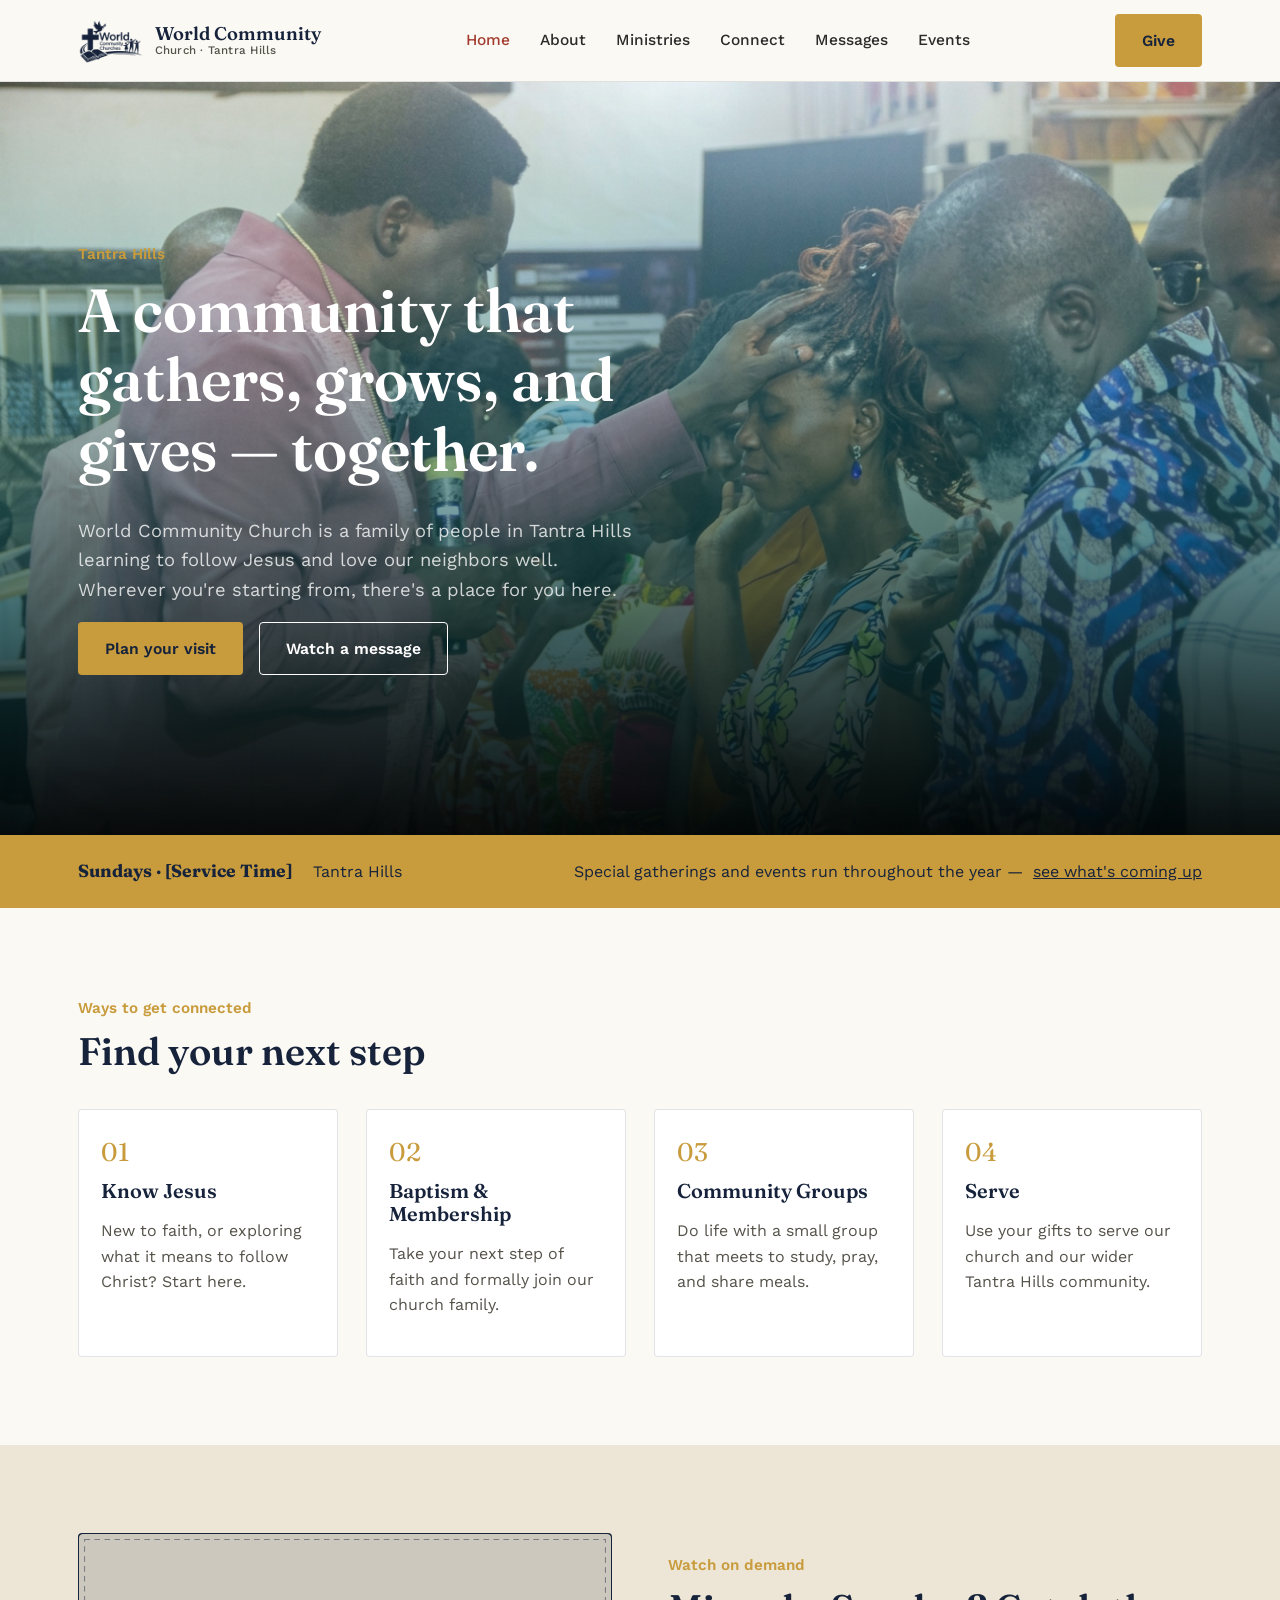
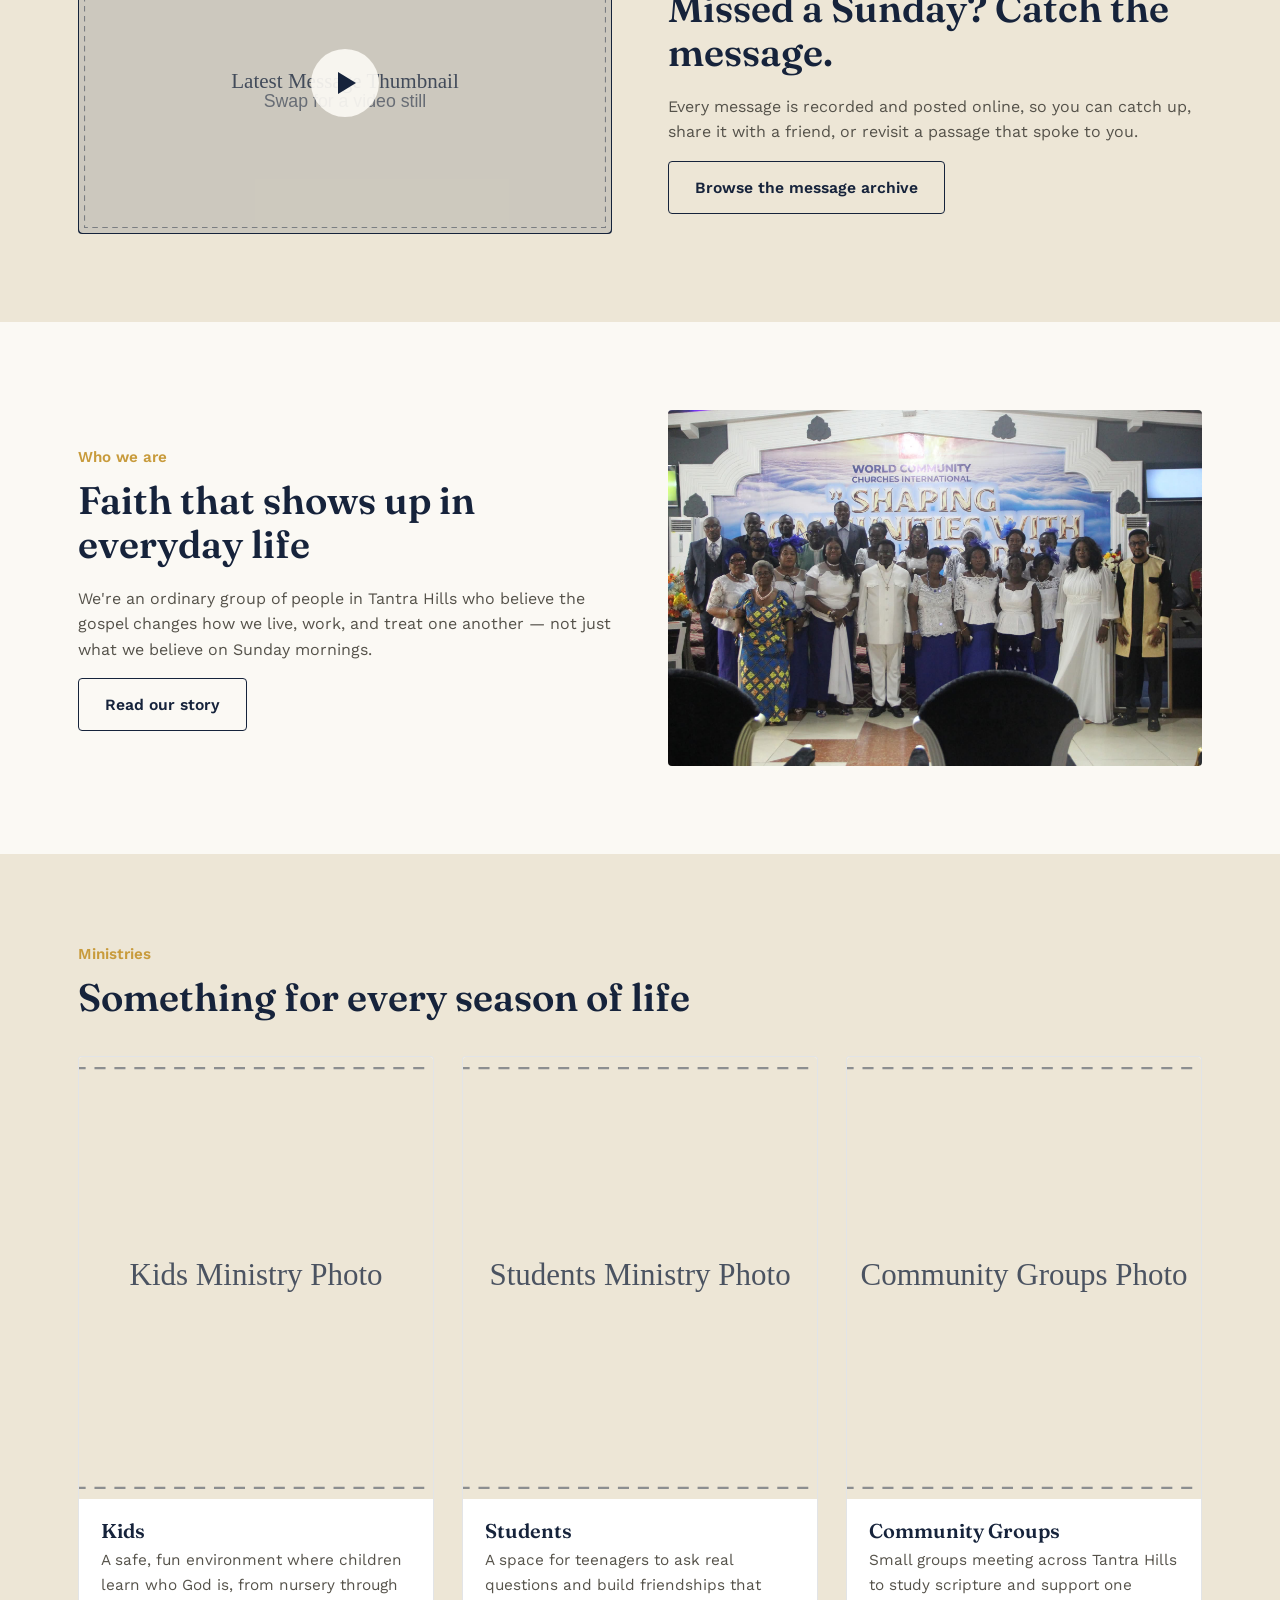
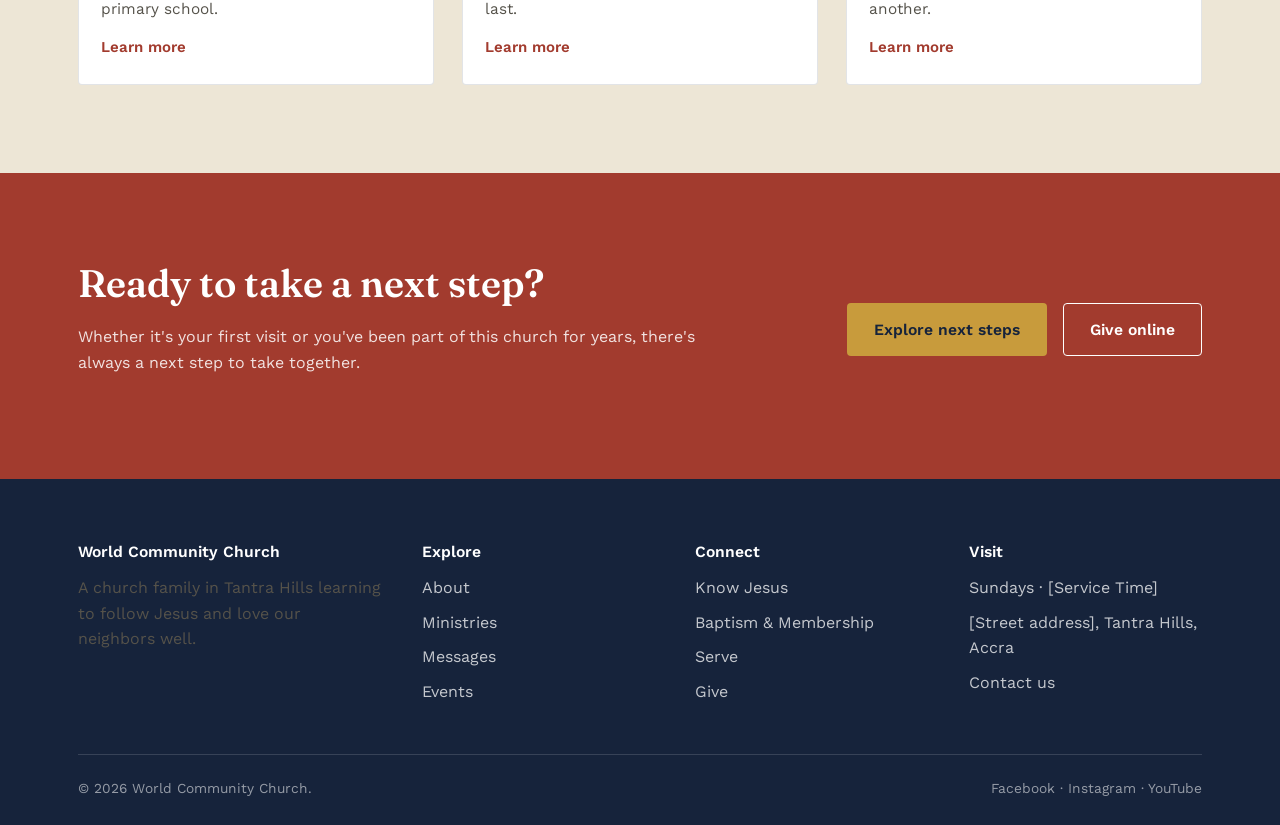
==== index.html @ c5428535 "made" ====
<!DOCTYPE html>
<html lang="en">
<head>
<meta charset="UTF-8">
<meta name="viewport" content="width=device-width, initial-scale=1.0">
<title>World Community Church — Tantra Hills</title>
<meta name="description" content="World Community Church is a gathering of people in Tantra Hills growing in faith and community together. Join us on Sundays.">
<link rel="icon" href="images/favicon.svg" type="image/svg+xml">
<link rel="stylesheet" href="css/style.css">
</head>
<body>

<header class="site-header">
  <div class="nav-wrap">
    <a class="logo" href="index.html">
      <img src="/images/logo.png" alt="World Community Church logo">
      <span class="logo-text">World Community<span>Church · Tantra Hills</span></span>
    </a>
    <nav class="primary-nav">
      <ul>
        <li class="current"><a href="index.html">Home</a></li>
        <li class="has-dropdown">
          <a href="about.html">About</a>
          <ul class="dropdown">
            <li><a href="about.html#story">Who We Are</a></li>
            <li><a href="about.html#leadership">Leadership</a></li>
            <li><a href="contact.html">Contact Us</a></li>
          </ul>
        </li>
        <li class="has-dropdown">
          <a href="ministries.html">Ministries</a>
          <ul class="dropdown">
            <li><a href="ministries.html#kids">Kids</a></li>
            <li><a href="ministries.html#students">Students</a></li>
            <li><a href="ministries.html#groups">Community Groups</a></li>
          </ul>
        </li>
        <li class="has-dropdown">
          <a href="connect.html">Connect</a>
          <ul class="dropdown">
            <li><a href="connect.html#know-jesus">Know Jesus</a></li>
            <li><a href="connect.html#baptism">Baptism &amp; Membership</a></li>
            <li><a href="connect.html#serve">Serve</a></li>
          </ul>
        </li>
        <li><a href="messages.html">Messages</a></li>
        <li><a href="events.html">Events</a></li>
      </ul>
    </nav>
    <div class="nav-cta">
      <a class="btn btn-gold" href="give.html">Give</a>
      <button class="nav-toggle" aria-label="Toggle menu" aria-expanded="false">
        <span></span><span></span><span></span>
      </button>
    </div>
  </div>
</header>

<section class="hero">
  <div class="hero-grid">
    <div class="hero-copy">
      <p class="eyebrow" style="color: var(--gold);">Tantra Hills</p>
      <h1>A community that gathers, grows, and gives — together.</h1>
      <p class="lede">World Community Church is a family of people in Tantra Hills learning to follow Jesus and love our neighbors well. Wherever you're starting from, there's a place for you here.</p>
      <div class="btn-row">
        <a class="btn btn-gold" href="connect.html">Plan your visit</a>
        <a class="btn btn-outline" href="messages.html">Watch a message</a>
      </div>
    </div>
    <!-- <div class="hero-media">
      <img src="images/hero-home.svg" alt="Placeholder — photo of the congregation gathered">
    </div> -->
  </div>
</section>

<div class="service-strip">
  <div class="container">
    <div class="item"><strong>Sundays · [Service Time]</strong>&nbsp; Tantra Hills</div>
    <div class="item">Special gatherings and events run throughout the year — <a href="events.html" style="text-decoration:underline;">see what's coming up</a></div>
  </div>
</div>

<section>
  <div class="container">
    <p class="eyebrow">Ways to get connected</p>
    <h2>Find your next step</h2>
    <div class="grid grid-4" style="margin-top:36px;">
      <a class="link-card" href="connect.html#know-jesus">
        <span class="num">01</span>
        <h3>Know Jesus</h3>
        <p>New to faith, or exploring what it means to follow Christ? Start here.</p>
      </a>
      <a class="link-card" href="connect.html#baptism">
        <span class="num">02</span>
        <h3>Baptism &amp; Membership</h3>
        <p>Take your next step of faith and formally join our church family.</p>
      </a>
      <a class="link-card" href="ministries.html#groups">
        <span class="num">03</span>
        <h3>Community Groups</h3>
        <p>Do life with a small group that meets to study, pray, and share meals.</p>
      </a>
      <a class="link-card" href="connect.html#serve">
        <span class="num">04</span>
        <h3>Serve</h3>
        <p>Use your gifts to serve our church and our wider Tantra Hills community.</p>
      </a>
    </div>
  </div>
</section>

<section class="bg-sand">
  <div class="container">
    <div class="split">
      <div class="split-media">
        <a href="messages.html" class="media-frame" style="display:block;">
          <img src="images/sermon-thumb.svg" alt="Placeholder — thumbnail of the most recent message">
          <span class="play-btn"><span></span></span>
        </a>
      </div>
      <div>
        <p class="eyebrow">Watch on demand</p>
        <h2>Missed a Sunday? Catch the message.</h2>
        <p>Every message is recorded and posted online, so you can catch up, share it with a friend, or revisit a passage that spoke to you.</p>
        <a class="btn btn-outline-navy" href="messages.html">Browse the message archive</a>
      </div>
    </div>
  </div>
</section>

<section>
  <div class="container">
    <div class="split reverse">
      <div class="split-media">
        <img src="/images/story.jpg" alt="Placeholder — photo representing the church's story">
      </div>
      <div>
        <p class="eyebrow">Who we are</p>
        <h2>Faith that shows up in everyday life</h2>
        <p>We're an ordinary group of people in Tantra Hills who believe the gospel changes how we live, work, and treat one another — not just what we believe on Sunday mornings.</p>
        <a class="btn btn-outline-navy" href="about.html">Read our story</a>
      </div>
    </div>
  </div>
</section>

<section class="bg-sand">
  <div class="container">
    <p class="eyebrow">Ministries</p>
    <h2>Something for every season of life</h2>
    <div class="grid grid-3" style="margin-top:36px;">
      <div class="card">
        <img src="images/ministry-kids.svg" alt="Placeholder — kids ministry photo">
        <div class="card-body">
          <h3>Kids</h3>
          <p>A safe, fun environment where children learn who God is, from nursery through primary school.</p>
          <a class="card-link" href="ministries.html#kids">Learn more</a>
        </div>
      </div>
      <div class="card">
        <img src="images/ministry-students.svg" alt="Placeholder — students ministry photo">
        <div class="card-body">
          <h3>Students</h3>
          <p>A space for teenagers to ask real questions and build friendships that last.</p>
          <a class="card-link" href="ministries.html#students">Learn more</a>
        </div>
      </div>
      <div class="card">
        <img src="images/ministry-groups.svg" alt="Placeholder — community groups photo">
        <div class="card-body">
          <h3>Community Groups</h3>
          <p>Small groups meeting across Tantra Hills to study scripture and support one another.</p>
          <a class="card-link" href="ministries.html#groups">Learn more</a>
        </div>
      </div>
    </div>
  </div>
</section>

<section class="cta-band">
  <div class="container">
    <div>
      <h2>Ready to take a next step?</h2>
      <p>Whether it's your first visit or you've been part of this church for years, there's always a next step to take together.</p>
    </div>
    <div class="btn-row">
      <a class="btn btn-gold" href="connect.html">Explore next steps</a>
      <a class="btn btn-outline" href="give.html">Give online</a>
    </div>
  </div>
</section>

<footer class="site-footer">
  <div class="container">
    <div class="footer-grid">
      <div>
        <h4>World Community Church</h4>
        <p style="max-width:32ch;">A church family in Tantra Hills learning to follow Jesus and love our neighbors well.</p>
      </div>
      <div>
        <h4>Explore</h4>
        <ul>
          <li><a href="about.html">About</a></li>
          <li><a href="ministries.html">Ministries</a></li>
          <li><a href="messages.html">Messages</a></li>
          <li><a href="events.html">Events</a></li>
        </ul>
      </div>
      <div>
        <h4>Connect</h4>
        <ul>
          <li><a href="connect.html#know-jesus">Know Jesus</a></li>
          <li><a href="connect.html#baptism">Baptism &amp; Membership</a></li>
          <li><a href="connect.html#serve">Serve</a></li>
          <li><a href="give.html">Give</a></li>
        </ul>
      </div>
      <div>
        <h4>Visit</h4>
        <ul>
          <li>Sundays · [Service Time]</li>
          <li>[Street address], Tantra Hills, Accra</li>
          <li><a href="contact.html">Contact us</a></li>
        </ul>
      </div>
    </div>
    <div class="footer-bottom">
      <span>© 2026 World Community Church.</span>
      <span>
        <a href="#">Facebook</a> ·
        <a href="#">Instagram</a> ·
        <a href="#">YouTube</a>
      </span>
    </div>
  </div>
</footer>

<script src="js/main.js"></script>
</body>
</html>
---- css/style.css ----
/* ============================================================
   World Community Church — shared stylesheet
   Palette: ink navy / warm gold / adinkra red / paper / sand
   Type: Fraunces (display) + Work Sans (body)
   ============================================================ */

@import url('https://fonts.googleapis.com/css2?family=Fraunces:opsz,wght@9..144,400;9..144,500;9..144,600;9..144,700&family=Work+Sans:wght@400;500;600&display=swap');

:root{
  --navy: #16233B;
  --navy-light: #24365A;
  --gold: #C89B3C;
  --gold-light: #E4C77E;
  --red: #A23B2E;
  --paper: #FBF9F4;
  --sand: #EDE6D6;
  --ink: #2B2A28;
  --ink-soft: #55524A;
  --white: #FFFFFF;
  --line: rgba(22,35,59,0.12);
  --radius: 4px;
  --max: 1180px;
}

*, *::before, *::after{ box-sizing: border-box; }
html{ scroll-behavior: smooth; }
body{
  margin:0;
  background: var(--paper);
  color: var(--ink);
  font-family: 'Work Sans', -apple-system, BlinkMacSystemFont, sans-serif;
  font-size: 16px;
  line-height: 1.6;
  -webkit-font-smoothing: antialiased;
}

h1,h2,h3,h4{
  font-family: 'Fraunces', Georgia, serif;
  color: var(--navy);
  line-height: 1.15;
  margin: 0 0 0.5em;
  font-weight: 600;
}
h1{ font-size: clamp(2.4rem, 5vw, 3.8rem); font-weight: 600; }
h2{ font-size: clamp(1.7rem, 3.4vw, 2.4rem); }
h3{ font-size: 1.25rem; }
p{ margin: 0 0 1em; color: var(--ink-soft); max-width: 62ch; }
a{ color: inherit; text-decoration: none; }
img{ max-width: 100%; display: block; }
ul{ padding: 0; margin: 0; list-style: none; }

.container{ max-width: var(--max); margin: 0 auto; padding: 0 28px; }
section{ padding: 88px 0; }
.section-tight{ padding: 56px 0; }
.bg-sand{ background: var(--sand); }
.bg-navy{ background: var(--navy); }
.bg-navy h1, .bg-navy h2, .bg-navy h3{ color: var(--white); }
.bg-navy p{ color: rgba(255,255,255,0.75); }

.eyebrow{
  color: var(--red);
  font-family: 'Work Sans', sans-serif;
  font-weight: 600;
  font-size: 0.95rem;
  margin: 0 0 0.6em;
}

.lede{ font-size: 1.15rem; max-width: 56ch; }

/* Buttons */
.btn{
  display: inline-block;
  padding: 13px 26px;
  border-radius: var(--radius);
  font-weight: 600;
  font-size: 0.98rem;
  border: 1.5px solid transparent;
  cursor: pointer;
  transition: background 0.15s ease, color 0.15s ease, border-color 0.15s ease;
}
.btn-gold{ background: var(--gold); color: var(--navy); }
.btn-gold:hover{ background: var(--gold-light); }
.btn-outline{ border-color: currentColor; color: var(--white); }
.btn-outline:hover{ background: rgba(255,255,255,0.12); }
.btn-outline-navy{ border-color: var(--navy); color: var(--navy); }
.btn-outline-navy:hover{ background: var(--navy); color: var(--white); }
.btn-row{ display:flex; gap:16px; flex-wrap: wrap; margin-top: 8px; }

/* ---------------- Header / Nav ---------------- */
header.site-header{
  position: sticky;
  top: 0;
  z-index: 50;
  background: var(--paper);
  border-bottom: 1px solid var(--line);
}
.nav-wrap{
  max-width: var(--max);
  margin: 0 auto;
  padding: 14px 28px;
  display: flex;
  align-items: center;
  justify-content: space-between;
  gap: 24px;
}
.logo{
  display: flex;
  align-items: center;
  gap: 12px;
  flex-shrink: 0;
}
.logo img{ height: 44px; width: auto; }
.logo-text{
  font-family: 'Fraunces', serif;
  font-weight: 600;
  font-size: 1.15rem;
  color: var(--navy);
  line-height: 1.1;
}
.logo-text span{
  display:block;
  font-family: 'Work Sans', sans-serif;
  font-weight: 500;
  font-size: 0.72rem;
  color: var(--ink-soft);
  letter-spacing: 0.02em;
}

nav.primary-nav{ display: flex; }
nav.primary-nav > ul{ display: flex; align-items: center; gap: 2px; }
nav.primary-nav > ul > li{ position: relative; }
nav.primary-nav > ul > li > a{
  display: block;
  padding: 10px 14px;
  font-weight: 500;
  font-size: 0.97rem;
  border-radius: var(--radius);
}
nav.primary-nav > ul > li > a:hover{ color: var(--red); }
nav.primary-nav > ul > li.current > a{ color: var(--red); }

.has-dropdown > .dropdown{
  position: absolute;
  top: 100%;
  left: 0;
  background: var(--white);
  border: 1px solid var(--line);
  border-radius: var(--radius);
  min-width: 220px;
  padding: 8px;
  box-shadow: 0 12px 28px rgba(22,35,59,0.14);
  opacity: 0;
  visibility: hidden;
  transform: translateY(6px);
  transition: opacity 0.15s ease, transform 0.15s ease, visibility 0.15s;
}
.has-dropdown:hover > .dropdown,
.has-dropdown:focus-within > .dropdown{
  opacity: 1; visibility: visible; transform: translateY(0);
}
.dropdown li a{
  display: block;
  padding: 9px 12px;
  border-radius: var(--radius);
  font-size: 0.94rem;
}
.dropdown li a:hover{ background: var(--sand); color: var(--navy); }

.nav-cta{ display:flex; align-items:center; gap: 14px; }
.nav-toggle{
  display: none;
  background: none;
  border: none;
  cursor: pointer;
  padding: 6px;
}
.nav-toggle span{
  display:block;
  width: 24px;
  height: 2px;
  background: var(--navy);
  margin: 5px 0;
  transition: transform 0.2s ease, opacity 0.2s ease;
}

@media (max-width: 900px){
  nav.primary-nav{
    position: fixed;
    inset: 68px 0 0 0;
    background: var(--paper);
    display: none;
    overflow-y: auto;
    padding: 12px 0 40px;
  }
  nav.primary-nav.open{ display: block; }
  nav.primary-nav > ul{ flex-direction: column; align-items: stretch; padding: 0 20px; gap: 0; }
  nav.primary-nav > ul > li > a{ padding: 14px 6px; border-bottom: 1px solid var(--line); }
  .has-dropdown > .dropdown{
    position: static; opacity:1; visibility:visible; transform:none;
    box-shadow:none; border: none; border-left: 2px solid var(--gold);
    margin: 0 0 6px 10px; display:none;
  }
  .has-dropdown.open > .dropdown{ display:block; }
  .nav-toggle{ display: block; }
  .nav-cta .btn{ padding: 10px 16px; font-size: 0.9rem; }
}

/* ---------------- Hero ---------------- */
.hero{
  background: url("/images/section.jpg") center center / cover no-repeat;
  color: var(--white);
  overflow: hidden;
}

.hero h1 {
  color: #fff;
}

.eyebrow {
  color:#C89B3C
}

.hero-grid{
  max-width: var(--max);
  margin: 0 auto;
  padding: 72px 28px;
  display: grid;
  grid-template-columns: 1.05fr 0.95fr;
  gap: 48px;
  align-items: center;
}
.hero-copy p{ color: rgba(255,255,255,0.78); }
/* .hero-media{ border-radius: var(--radius); overflow: hidden; border: 1px solid rgba(255,255,255,0.15); }
.hero-media img{ aspect-ratio: 4/3; object-fit: cover; width: 100%; } */

@media (max-width: 860px){
  .hero-grid{ grid-template-columns: 1fr; padding: 48px 24px; }
}

/* ---------------- Service strip ---------------- */
.service-strip{
  background: var(--gold);
  color: var(--navy);
}
.service-strip .container{
  padding-top: 22px; padding-bottom: 22px;
  display:flex; flex-wrap: wrap; gap: 20px 40px; align-items:center; justify-content: space-between;
}
.service-strip .item{ display:flex; align-items: baseline; gap: 10px; }
.service-strip .item strong{ font-family:'Fraunces', serif; font-size:1.1rem; }

/* ---------------- Cards ---------------- */
.grid{ display:grid; gap: 28px; }
.grid-3{ grid-template-columns: repeat(3, 1fr); }
.grid-2{ grid-template-columns: repeat(2, 1fr); }
.grid-4{ grid-template-columns: repeat(4, 1fr); }
@media (max-width: 900px){
  .grid-3, .grid-4{ grid-template-columns: repeat(2,1fr); }
}
@media (max-width: 620px){
  .grid-2, .grid-3, .grid-4{ grid-template-columns: 1fr; }
}

.card{
  background: var(--white);
  border: 1px solid var(--line);
  border-radius: var(--radius);
  overflow: hidden;
  display:flex; flex-direction:column;
}
.card img{ aspect-ratio: 4/5; object-fit: cover; width:100%; }
.card .card-body{ padding: 20px 22px 24px; }
.card h3{ margin-bottom: 0.3em; }
.card p{ font-size: 0.96rem; margin-bottom: 0.8em; }
.card .card-link{ font-weight: 600; color: var(--red); font-size: 0.94rem; }

.link-card{
  border: 1px solid var(--line);
  border-radius: var(--radius);
  padding: 22px;
  background: var(--white);
  display:flex; flex-direction:column; gap: 6px;
}
.link-card .num{ color: var(--gold); font-family:'Fraunces', serif; font-size:1.6rem; }

/* ---------------- Steps (genuine sequence) ---------------- */
.steps{ counter-reset: step; }
.step{
  display:flex; gap: 20px; padding: 26px 0; border-bottom: 1px solid var(--line);
}
.step:last-child{ border-bottom:none; }
.step .step-num{
  counter-increment: step;
  font-family:'Fraunces', serif;
  font-size: 1.4rem;
  color: var(--gold);
  width: 46px; flex-shrink:0;
}
.step .step-num::before{ content: counter(step, decimal-leading-zero); }

/* ---------------- Two column media/text ---------------- */
.split{
  display:grid; grid-template-columns: 1fr 1fr; gap: 56px; align-items: center;
}
.split.reverse .split-media{ order: 2; }
@media (max-width: 860px){
  .split{ grid-template-columns: 1fr; gap: 30px; }
  .split.reverse .split-media{ order: 0; }
}
.split-media img{ border-radius: var(--radius); }

/* ---------------- Page header (interior pages) ---------------- */
.page-header{
  background: var(--sand);
  padding: 56px 0 44px;
  border-bottom: 1px solid var(--line);
}

/* ---------------- CTA band ---------------- */
.cta-band{
  background: var(--red);
  color: var(--white);
  text-align: left;
}
.cta-band h2{ color: var(--white); }
.cta-band p{ color: rgba(255,255,255,0.85); }
.cta-band .container{ display:flex; align-items:center; justify-content: space-between; gap: 30px; flex-wrap: wrap; }

/* ---------------- Video / message embed placeholder ---------------- */
.media-frame{
  position: relative;
  border-radius: var(--radius);
  overflow: hidden;
  border: 1px solid var(--line);
  background: var(--navy);
}
.media-frame img{ width:100%; aspect-ratio: 16/9; object-fit: cover; opacity: 0.85; }
.play-btn{
  position:absolute; inset:0; display:flex; align-items:center; justify-content:center;
}
.play-btn span{
  width: 68px; height: 68px; border-radius: 50%;
  background: rgba(251,249,244,0.92);
  display:flex; align-items:center; justify-content:center;
}
.play-btn span::after{
  content:''; border-style: solid; border-width: 11px 0 11px 18px;
  border-color: transparent transparent transparent var(--navy);
  margin-left: 4px;
}

/* ---------------- Forms ---------------- */
form.stack{ display:flex; flex-direction:column; gap: 16px; max-width: 520px; }
.field{ display:flex; flex-direction:column; gap:6px; }
.field label{ font-weight:600; font-size:0.92rem; color: var(--navy); }
.field input, .field select, .field textarea{
  border: 1px solid var(--line);
  border-radius: var(--radius);
  padding: 11px 13px;
  font-family: inherit;
  font-size: 1rem;
  background: var(--white);
  color: var(--ink);
}
.field textarea{ resize: vertical; min-height: 110px; }

/* ---------------- Footer ---------------- */
footer.site-footer{
  background: var(--navy);
  color: rgba(255,255,255,0.75);
  padding: 64px 0 26px;
}
.footer-grid{
  display:grid; grid-template-columns: 1.3fr 1fr 1fr 1fr; gap: 40px;
  padding-bottom: 40px; border-bottom: 1px solid rgba(255,255,255,0.14);
}
@media (max-width: 760px){
  .footer-grid{ grid-template-columns: 1fr 1fr; }
}
.footer-grid h4{ color: var(--white); font-family:'Work Sans',sans-serif; font-size:0.98rem; font-weight:600; margin-bottom: 14px; }
.footer-grid ul li{ margin-bottom: 9px; }
.footer-grid a:hover{ color: var(--gold-light); }
.footer-bottom{
  padding-top: 22px; display:flex; justify-content:space-between; flex-wrap:wrap; gap: 12px;
  font-size: 0.86rem; color: rgba(255,255,255,0.55);
}
.footer-bottom a:hover{ color: var(--gold-light); }

/* ---------------- misc ---------------- */
.tag{
  display:inline-block; background: var(--sand); color: var(--navy);
  font-size: 0.82rem; font-weight: 600; padding: 4px 10px; border-radius: 20px;
  margin-bottom: 10px;
}
.placeholder-note{
  font-size: 0.82rem; color: var(--ink-soft); border-top: 1px dashed var(--line);
  margin-top: 10px; padding-top: 8px;
}
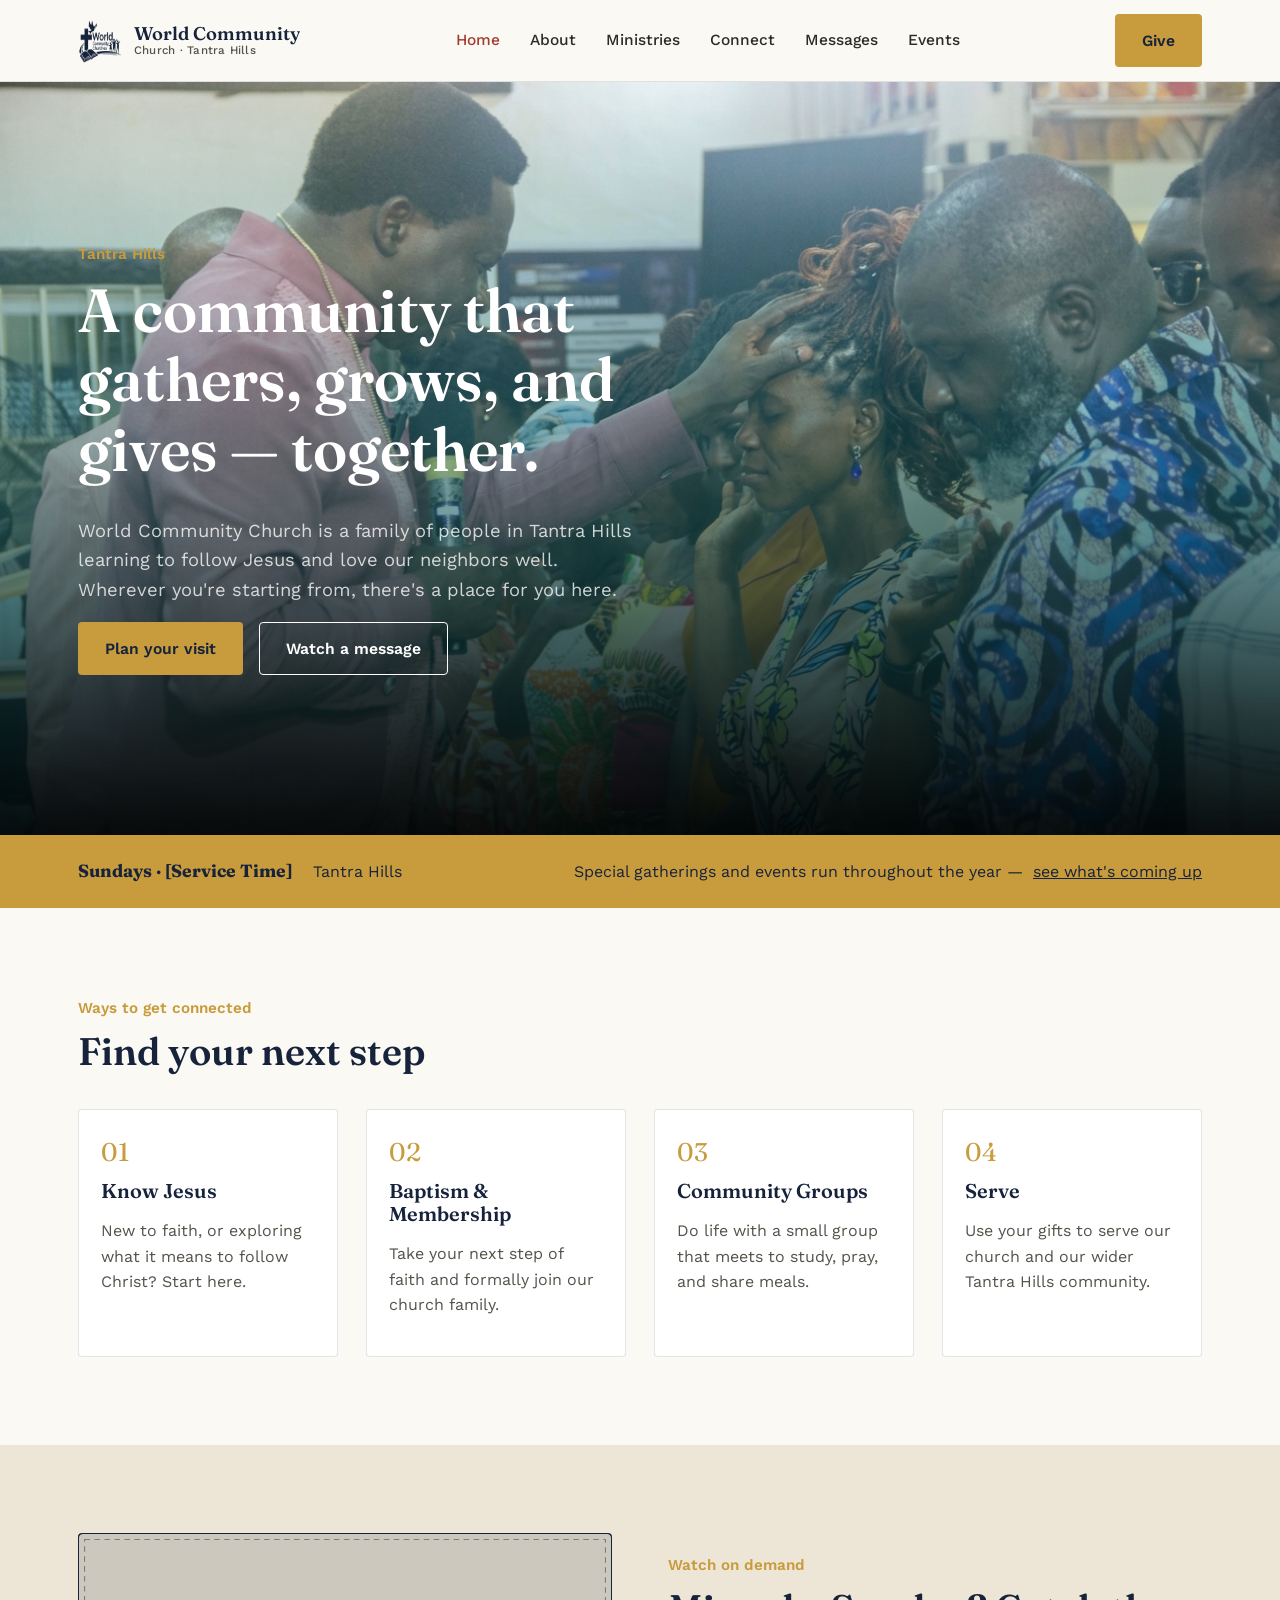
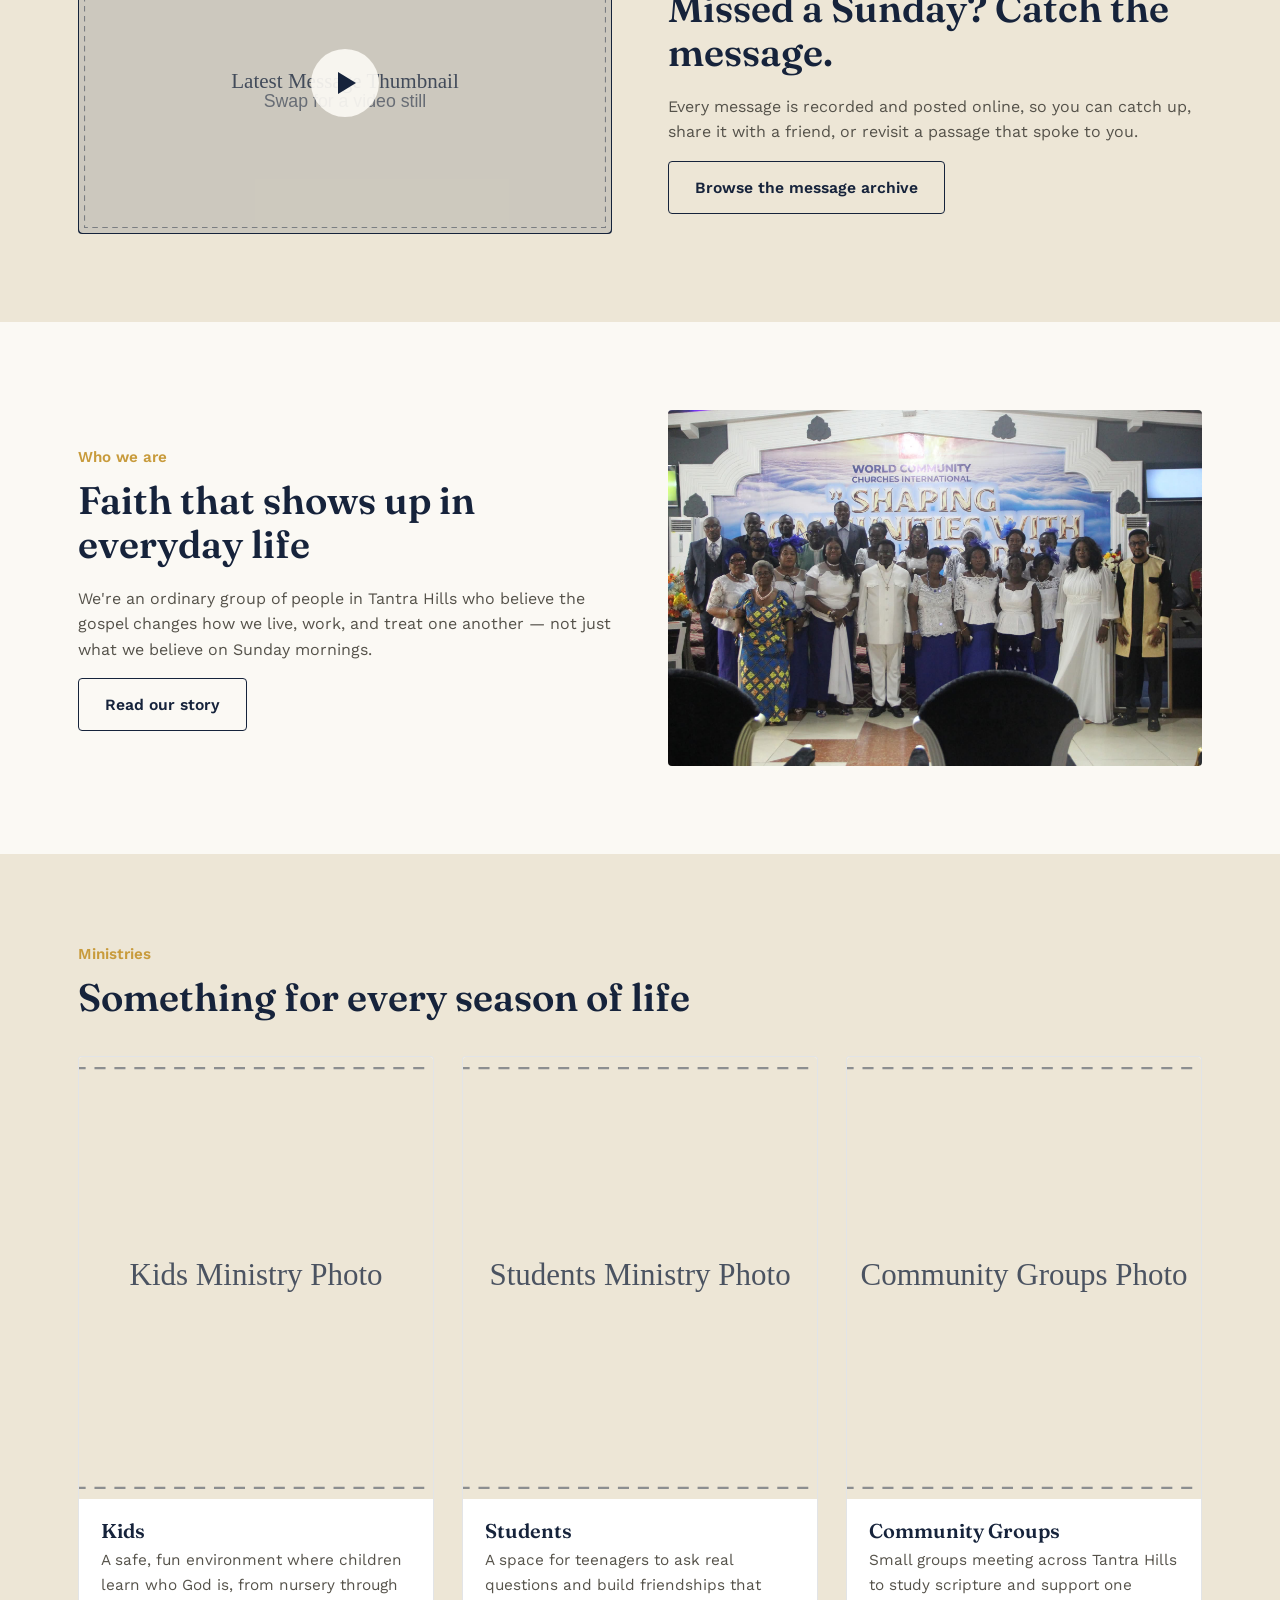
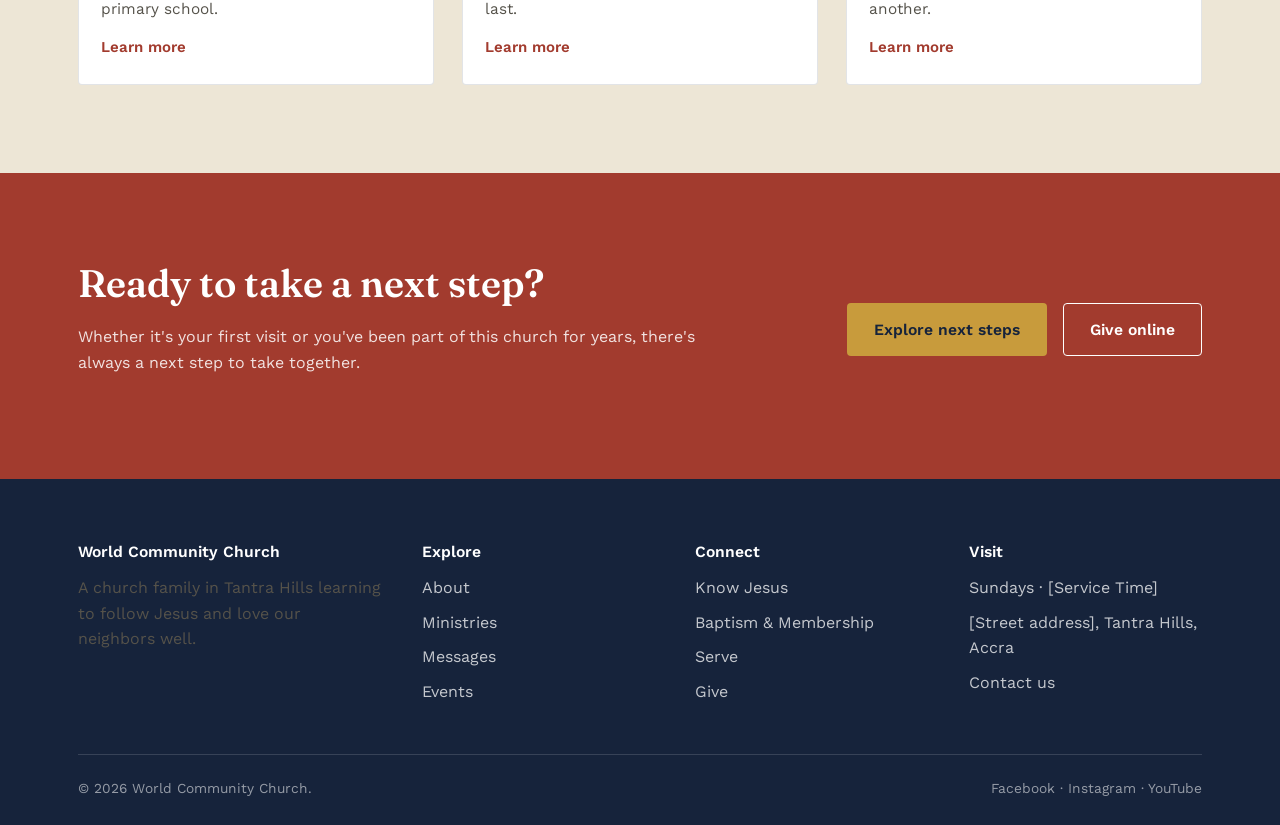
==== commit 18d74c2a: "svg" ====
--- a/index.html
+++ b/index.html
@@ -5,7 +5,7 @@
 <meta name="viewport" content="width=device-width, initial-scale=1.0">
 <title>World Community Church — Tantra Hills</title>
 <meta name="description" content="World Community Church is a gathering of people in Tantra Hills growing in faith and community together. Join us on Sundays.">
-<link rel="icon" href="images/favicon.svg" type="image/svg+xml">
+<link rel="icon" href="/images/wcc.svg" type="image/svg+xml">
 <link rel="stylesheet" href="css/style.css">
 </head>
 <body>
--- a/css/style.css
+++ b/css/style.css
@@ -4,395 +4,420 @@
    Type: Fraunces (display) + Work Sans (body)
    ============================================================ */
 
-@import url('https://fonts.googleapis.com/css2?family=Fraunces:opsz,wght@9..144,400;9..144,500;9..144,600;9..144,700&family=Work+Sans:wght@400;500;600&display=swap');
+   @import url('https://fonts.googleapis.com/css2?family=Fraunces:opsz,wght@9..144,400;9..144,500;9..144,600;9..144,700&family=Work+Sans:wght@400;500;600&display=swap');
 
-:root{
-  --navy: #16233B;
-  --navy-light: #24365A;
-  --gold: #C89B3C;
-  --gold-light: #E4C77E;
-  --red: #A23B2E;
-  --paper: #FBF9F4;
-  --sand: #EDE6D6;
-  --ink: #2B2A28;
-  --ink-soft: #55524A;
-  --white: #FFFFFF;
-  --line: rgba(22,35,59,0.12);
-  --radius: 4px;
-  --max: 1180px;
-}
-
-*, *::before, *::after{ box-sizing: border-box; }
-html{ scroll-behavior: smooth; }
-body{
-  margin:0;
-  background: var(--paper);
-  color: var(--ink);
-  font-family: 'Work Sans', -apple-system, BlinkMacSystemFont, sans-serif;
-  font-size: 16px;
-  line-height: 1.6;
-  -webkit-font-smoothing: antialiased;
-}
-
-h1,h2,h3,h4{
-  font-family: 'Fraunces', Georgia, serif;
-  color: var(--navy);
-  line-height: 1.15;
-  margin: 0 0 0.5em;
-  font-weight: 600;
-}
-h1{ font-size: clamp(2.4rem, 5vw, 3.8rem); font-weight: 600; }
-h2{ font-size: clamp(1.7rem, 3.4vw, 2.4rem); }
-h3{ font-size: 1.25rem; }
-p{ margin: 0 0 1em; color: var(--ink-soft); max-width: 62ch; }
-a{ color: inherit; text-decoration: none; }
-img{ max-width: 100%; display: block; }
-ul{ padding: 0; margin: 0; list-style: none; }
-
-.container{ max-width: var(--max); margin: 0 auto; padding: 0 28px; }
-section{ padding: 88px 0; }
-.section-tight{ padding: 56px 0; }
-.bg-sand{ background: var(--sand); }
-.bg-navy{ background: var(--navy); }
-.bg-navy h1, .bg-navy h2, .bg-navy h3{ color: var(--white); }
-.bg-navy p{ color: rgba(255,255,255,0.75); }
-
-.eyebrow{
-  color: var(--red);
-  font-family: 'Work Sans', sans-serif;
-  font-weight: 600;
-  font-size: 0.95rem;
-  margin: 0 0 0.6em;
-}
-
-.lede{ font-size: 1.15rem; max-width: 56ch; }
-
-/* Buttons */
-.btn{
-  display: inline-block;
-  padding: 13px 26px;
-  border-radius: var(--radius);
-  font-weight: 600;
-  font-size: 0.98rem;
-  border: 1.5px solid transparent;
-  cursor: pointer;
-  transition: background 0.15s ease, color 0.15s ease, border-color 0.15s ease;
-}
-.btn-gold{ background: var(--gold); color: var(--navy); }
-.btn-gold:hover{ background: var(--gold-light); }
-.btn-outline{ border-color: currentColor; color: var(--white); }
-.btn-outline:hover{ background: rgba(255,255,255,0.12); }
-.btn-outline-navy{ border-color: var(--navy); color: var(--navy); }
-.btn-outline-navy:hover{ background: var(--navy); color: var(--white); }
-.btn-row{ display:flex; gap:16px; flex-wrap: wrap; margin-top: 8px; }
-
-/* ---------------- Header / Nav ---------------- */
-header.site-header{
-  position: sticky;
-  top: 0;
-  z-index: 50;
-  background: var(--paper);
-  border-bottom: 1px solid var(--line);
-}
-.nav-wrap{
-  max-width: var(--max);
-  margin: 0 auto;
-  padding: 14px 28px;
-  display: flex;
-  align-items: center;
-  justify-content: space-between;
-  gap: 24px;
-}
-.logo{
-  display: flex;
-  align-items: center;
-  gap: 12px;
-  flex-shrink: 0;
-}
-.logo img{ height: 44px; width: auto; }
-.logo-text{
-  font-family: 'Fraunces', serif;
-  font-weight: 600;
-  font-size: 1.15rem;
-  color: var(--navy);
-  line-height: 1.1;
-}
-.logo-text span{
-  display:block;
-  font-family: 'Work Sans', sans-serif;
-  font-weight: 500;
-  font-size: 0.72rem;
-  color: var(--ink-soft);
-  letter-spacing: 0.02em;
-}
-
-nav.primary-nav{ display: flex; }
-nav.primary-nav > ul{ display: flex; align-items: center; gap: 2px; }
-nav.primary-nav > ul > li{ position: relative; }
-nav.primary-nav > ul > li > a{
-  display: block;
-  padding: 10px 14px;
-  font-weight: 500;
-  font-size: 0.97rem;
-  border-radius: var(--radius);
-}
-nav.primary-nav > ul > li > a:hover{ color: var(--red); }
-nav.primary-nav > ul > li.current > a{ color: var(--red); }
-
-.has-dropdown > .dropdown{
-  position: absolute;
-  top: 100%;
-  left: 0;
-  background: var(--white);
-  border: 1px solid var(--line);
-  border-radius: var(--radius);
-  min-width: 220px;
-  padding: 8px;
-  box-shadow: 0 12px 28px rgba(22,35,59,0.14);
-  opacity: 0;
-  visibility: hidden;
-  transform: translateY(6px);
-  transition: opacity 0.15s ease, transform 0.15s ease, visibility 0.15s;
-}
-.has-dropdown:hover > .dropdown,
-.has-dropdown:focus-within > .dropdown{
-  opacity: 1; visibility: visible; transform: translateY(0);
-}
-.dropdown li a{
-  display: block;
-  padding: 9px 12px;
-  border-radius: var(--radius);
-  font-size: 0.94rem;
-}
-.dropdown li a:hover{ background: var(--sand); color: var(--navy); }
-
-.nav-cta{ display:flex; align-items:center; gap: 14px; }
-.nav-toggle{
-  display: none;
-  background: none;
-  border: none;
-  cursor: pointer;
-  padding: 6px;
-}
-.nav-toggle span{
-  display:block;
-  width: 24px;
-  height: 2px;
-  background: var(--navy);
-  margin: 5px 0;
-  transition: transform 0.2s ease, opacity 0.2s ease;
-}
-
-@media (max-width: 900px){
-  nav.primary-nav{
-    position: fixed;
-    inset: 68px 0 0 0;
-    background: var(--paper);
-    display: none;
-    overflow-y: auto;
-    padding: 12px 0 40px;
-  }
-  nav.primary-nav.open{ display: block; }
-  nav.primary-nav > ul{ flex-direction: column; align-items: stretch; padding: 0 20px; gap: 0; }
-  nav.primary-nav > ul > li > a{ padding: 14px 6px; border-bottom: 1px solid var(--line); }
-  .has-dropdown > .dropdown{
-    position: static; opacity:1; visibility:visible; transform:none;
-    box-shadow:none; border: none; border-left: 2px solid var(--gold);
-    margin: 0 0 6px 10px; display:none;
-  }
-  .has-dropdown.open > .dropdown{ display:block; }
-  .nav-toggle{ display: block; }
-  .nav-cta .btn{ padding: 10px 16px; font-size: 0.9rem; }
-}
-
-/* ---------------- Hero ---------------- */
-.hero{
-  background: url("/images/section.jpg") center center / cover no-repeat;
-  color: var(--white);
-  overflow: hidden;
-}
-
-.hero h1 {
-  color: #fff;
-}
-
-.eyebrow {
-  color:#C89B3C
-}
-
-.hero-grid{
-  max-width: var(--max);
-  margin: 0 auto;
-  padding: 72px 28px;
-  display: grid;
-  grid-template-columns: 1.05fr 0.95fr;
-  gap: 48px;
-  align-items: center;
-}
-.hero-copy p{ color: rgba(255,255,255,0.78); }
-/* .hero-media{ border-radius: var(--radius); overflow: hidden; border: 1px solid rgba(255,255,255,0.15); }
-.hero-media img{ aspect-ratio: 4/3; object-fit: cover; width: 100%; } */
-
-@media (max-width: 860px){
-  .hero-grid{ grid-template-columns: 1fr; padding: 48px 24px; }
-}
-
-/* ---------------- Service strip ---------------- */
-.service-strip{
-  background: var(--gold);
-  color: var(--navy);
-}
-.service-strip .container{
-  padding-top: 22px; padding-bottom: 22px;
-  display:flex; flex-wrap: wrap; gap: 20px 40px; align-items:center; justify-content: space-between;
-}
-.service-strip .item{ display:flex; align-items: baseline; gap: 10px; }
-.service-strip .item strong{ font-family:'Fraunces', serif; font-size:1.1rem; }
-
-/* ---------------- Cards ---------------- */
-.grid{ display:grid; gap: 28px; }
-.grid-3{ grid-template-columns: repeat(3, 1fr); }
-.grid-2{ grid-template-columns: repeat(2, 1fr); }
-.grid-4{ grid-template-columns: repeat(4, 1fr); }
-@media (max-width: 900px){
-  .grid-3, .grid-4{ grid-template-columns: repeat(2,1fr); }
-}
-@media (max-width: 620px){
-  .grid-2, .grid-3, .grid-4{ grid-template-columns: 1fr; }
-}
-
-.card{
-  background: var(--white);
-  border: 1px solid var(--line);
-  border-radius: var(--radius);
-  overflow: hidden;
-  display:flex; flex-direction:column;
-}
-.card img{ aspect-ratio: 4/5; object-fit: cover; width:100%; }
-.card .card-body{ padding: 20px 22px 24px; }
-.card h3{ margin-bottom: 0.3em; }
-.card p{ font-size: 0.96rem; margin-bottom: 0.8em; }
-.card .card-link{ font-weight: 600; color: var(--red); font-size: 0.94rem; }
-
-.link-card{
-  border: 1px solid var(--line);
-  border-radius: var(--radius);
-  padding: 22px;
-  background: var(--white);
-  display:flex; flex-direction:column; gap: 6px;
-}
-.link-card .num{ color: var(--gold); font-family:'Fraunces', serif; font-size:1.6rem; }
-
-/* ---------------- Steps (genuine sequence) ---------------- */
-.steps{ counter-reset: step; }
-.step{
-  display:flex; gap: 20px; padding: 26px 0; border-bottom: 1px solid var(--line);
-}
-.step:last-child{ border-bottom:none; }
-.step .step-num{
-  counter-increment: step;
-  font-family:'Fraunces', serif;
-  font-size: 1.4rem;
-  color: var(--gold);
-  width: 46px; flex-shrink:0;
-}
-.step .step-num::before{ content: counter(step, decimal-leading-zero); }
-
-/* ---------------- Two column media/text ---------------- */
-.split{
-  display:grid; grid-template-columns: 1fr 1fr; gap: 56px; align-items: center;
-}
-.split.reverse .split-media{ order: 2; }
-@media (max-width: 860px){
-  .split{ grid-template-columns: 1fr; gap: 30px; }
-  .split.reverse .split-media{ order: 0; }
-}
-.split-media img{ border-radius: var(--radius); }
-
-/* ---------------- Page header (interior pages) ---------------- */
-.page-header{
-  background: var(--sand);
-  padding: 56px 0 44px;
-  border-bottom: 1px solid var(--line);
-}
-
-/* ---------------- CTA band ---------------- */
-.cta-band{
-  background: var(--red);
-  color: var(--white);
-  text-align: left;
-}
-.cta-band h2{ color: var(--white); }
-.cta-band p{ color: rgba(255,255,255,0.85); }
-.cta-band .container{ display:flex; align-items:center; justify-content: space-between; gap: 30px; flex-wrap: wrap; }
-
-/* ---------------- Video / message embed placeholder ---------------- */
-.media-frame{
-  position: relative;
-  border-radius: var(--radius);
-  overflow: hidden;
-  border: 1px solid var(--line);
-  background: var(--navy);
-}
-.media-frame img{ width:100%; aspect-ratio: 16/9; object-fit: cover; opacity: 0.85; }
-.play-btn{
-  position:absolute; inset:0; display:flex; align-items:center; justify-content:center;
-}
-.play-btn span{
-  width: 68px; height: 68px; border-radius: 50%;
-  background: rgba(251,249,244,0.92);
-  display:flex; align-items:center; justify-content:center;
-}
-.play-btn span::after{
-  content:''; border-style: solid; border-width: 11px 0 11px 18px;
-  border-color: transparent transparent transparent var(--navy);
-  margin-left: 4px;
-}
-
-/* ---------------- Forms ---------------- */
-form.stack{ display:flex; flex-direction:column; gap: 16px; max-width: 520px; }
-.field{ display:flex; flex-direction:column; gap:6px; }
-.field label{ font-weight:600; font-size:0.92rem; color: var(--navy); }
-.field input, .field select, .field textarea{
-  border: 1px solid var(--line);
-  border-radius: var(--radius);
-  padding: 11px 13px;
-  font-family: inherit;
-  font-size: 1rem;
-  background: var(--white);
-  color: var(--ink);
-}
-.field textarea{ resize: vertical; min-height: 110px; }
-
-/* ---------------- Footer ---------------- */
-footer.site-footer{
-  background: var(--navy);
-  color: rgba(255,255,255,0.75);
-  padding: 64px 0 26px;
-}
-.footer-grid{
-  display:grid; grid-template-columns: 1.3fr 1fr 1fr 1fr; gap: 40px;
-  padding-bottom: 40px; border-bottom: 1px solid rgba(255,255,255,0.14);
-}
-@media (max-width: 760px){
-  .footer-grid{ grid-template-columns: 1fr 1fr; }
-}
-.footer-grid h4{ color: var(--white); font-family:'Work Sans',sans-serif; font-size:0.98rem; font-weight:600; margin-bottom: 14px; }
-.footer-grid ul li{ margin-bottom: 9px; }
-.footer-grid a:hover{ color: var(--gold-light); }
-.footer-bottom{
-  padding-top: 22px; display:flex; justify-content:space-between; flex-wrap:wrap; gap: 12px;
-  font-size: 0.86rem; color: rgba(255,255,255,0.55);
-}
-.footer-bottom a:hover{ color: var(--gold-light); }
-
-/* ---------------- misc ---------------- */
-.tag{
-  display:inline-block; background: var(--sand); color: var(--navy);
-  font-size: 0.82rem; font-weight: 600; padding: 4px 10px; border-radius: 20px;
-  margin-bottom: 10px;
-}
-.placeholder-note{
-  font-size: 0.82rem; color: var(--ink-soft); border-top: 1px dashed var(--line);
-  margin-top: 10px; padding-top: 8px;
-}
+   :root{
+     --navy: #16233B;
+     --navy-light: #24365A;
+     --gold: #C89B3C;
+     --gold-light: #E4C77E;
+     --red: #A23B2E;
+     --paper: #FBF9F4;
+     --sand: #EDE6D6;
+     --ink: #2B2A28;
+     --ink-soft: #55524A;
+     --white: #FFFFFF;
+     --line: rgba(22,35,59,0.12);
+     --radius: 4px;
+     --max: 1180px;
+   }
+   
+   *, *::before, *::after{ box-sizing: border-box; }
+   html{ scroll-behavior: smooth; }
+   html, body{
+     max-width: 100%;
+     overflow-x: hidden;
+   }
+   body{
+     margin:0;
+     background: var(--paper);
+     color: var(--ink);
+     font-family: 'Work Sans', -apple-system, BlinkMacSystemFont, sans-serif;
+     font-size: 16px;
+     line-height: 1.6;
+     -webkit-font-smoothing: antialiased;
+   }
+   
+   h1,h2,h3,h4{
+     font-family: 'Fraunces', Georgia, serif;
+     color: var(--navy);
+     line-height: 1.15;
+     margin: 0 0 0.5em;
+     font-weight: 600;
+   }
+   h1{ font-size: clamp(2.4rem, 5vw, 3.8rem); font-weight: 600; }
+   h2{ font-size: clamp(1.7rem, 3.4vw, 2.4rem); }
+   h3{ font-size: 1.25rem; }
+   p{ margin: 0 0 1em; color: var(--ink-soft); max-width: 62ch; }
+   a{ color: inherit; text-decoration: none; }
+   img{ max-width: 100%; display: block; }
+   ul{ padding: 0; margin: 0; list-style: none; }
+   
+   .container{ max-width: var(--max); margin: 0 auto; padding: 0 28px; }
+   section{ padding: 88px 0; }
+   .section-tight{ padding: 56px 0; }
+   .bg-sand{ background: var(--sand); }
+   .bg-navy{ background: var(--navy); }
+   .bg-navy h1, .bg-navy h2, .bg-navy h3{ color: var(--white); }
+   .bg-navy p{ color: rgba(255,255,255,0.75); }
+   
+   .eyebrow{
+     color: var(--red);
+     font-family: 'Work Sans', sans-serif;
+     font-weight: 600;
+     font-size: 0.95rem;
+     margin: 0 0 0.6em;
+   }
+   
+   .lede{ font-size: 1.15rem; max-width: 56ch; }
+   
+   /* Buttons */
+   .btn{
+     display: inline-block;
+     padding: 13px 26px;
+     border-radius: var(--radius);
+     font-weight: 600;
+     font-size: 0.98rem;
+     border: 1.5px solid transparent;
+     cursor: pointer;
+     transition: background 0.15s ease, color 0.15s ease, border-color 0.15s ease;
+   }
+   .btn-gold{ background: var(--gold); color: var(--navy); }
+   .btn-gold:hover{ background: var(--gold-light); }
+   .btn-outline{ border-color: currentColor; color: var(--white); }
+   .btn-outline:hover{ background: rgba(255,255,255,0.12); }
+   .btn-outline-navy{ border-color: var(--navy); color: var(--navy); }
+   .btn-outline-navy:hover{ background: var(--navy); color: var(--white); }
+   .btn-row{ display:flex; gap:16px; flex-wrap: wrap; margin-top: 8px; }
+   
+   /* ---------------- Header / Nav ---------------- */
+   header.site-header{
+     position: sticky;
+     top: 0;
+     z-index: 50;
+     background: var(--paper);
+     border-bottom: 1px solid var(--line);
+   }
+   .nav-wrap{
+     max-width: var(--max);
+     margin: 0 auto;
+     padding: 14px 28px;
+     display: flex;
+     align-items: center;
+     justify-content: space-between;
+     gap: 24px;
+     width: 100%;
+   }
+   .logo{
+     display: flex;
+     align-items: center;
+     gap: 12px;
+     min-width: 0; /* allow this flex item to shrink below its content size */
+     flex-shrink: 1;
+   }
+   .logo img{ height: 44px; width: 44px; flex-shrink: 0; }
+   .logo-text{
+     font-family: 'Fraunces', serif;
+     font-weight: 600;
+     font-size: 1.15rem;
+     color: var(--navy);
+     line-height: 1.1;
+     min-width: 0;
+     overflow: hidden;
+     white-space: nowrap;
+     text-overflow: ellipsis;
+   }
+   .logo-text span{
+     display:block;
+     font-family: 'Work Sans', sans-serif;
+     font-weight: 500;
+     font-size: 0.72rem;
+     color: var(--ink-soft);
+     letter-spacing: 0.02em;
+     overflow: hidden;
+     text-overflow: ellipsis;
+   }
+   .nav-cta{ flex-shrink: 0; }
+   
+   nav.primary-nav{ display: flex; }
+   nav.primary-nav > ul{ display: flex; align-items: center; gap: 2px; }
+   nav.primary-nav > ul > li{ position: relative; }
+   nav.primary-nav > ul > li > a{
+     display: block;
+     padding: 10px 14px;
+     font-weight: 500;
+     font-size: 0.97rem;
+     border-radius: var(--radius);
+   }
+   nav.primary-nav > ul > li > a:hover{ color: var(--red); }
+   nav.primary-nav > ul > li.current > a{ color: var(--red); }
+   
+   .has-dropdown > .dropdown{
+     position: absolute;
+     top: 100%;
+     left: 0;
+     background: var(--white);
+     border: 1px solid var(--line);
+     border-radius: var(--radius);
+     min-width: 220px;
+     padding: 8px;
+     box-shadow: 0 12px 28px rgba(22,35,59,0.14);
+     opacity: 0;
+     visibility: hidden;
+     transform: translateY(6px);
+     transition: opacity 0.15s ease, transform 0.15s ease, visibility 0.15s;
+   }
+   .has-dropdown:hover > .dropdown,
+   .has-dropdown:focus-within > .dropdown{
+     opacity: 1; visibility: visible; transform: translateY(0);
+   }
+   .dropdown li a{
+     display: block;
+     padding: 9px 12px;
+     border-radius: var(--radius);
+     font-size: 0.94rem;
+   }
+   .dropdown li a:hover{ background: var(--sand); color: var(--navy); }
+   
+   .nav-cta{ display:flex; align-items:center; gap: 14px; }
+   .nav-toggle{
+     display: none;
+     background: none;
+     border: none;
+     cursor: pointer;
+     padding: 6px;
+   }
+   .nav-toggle span{
+     display:block;
+     width: 24px;
+     height: 2px;
+     background: var(--navy);
+     margin: 5px 0;
+     transition: transform 0.2s ease, opacity 0.2s ease;
+   }
+   
+   @media (max-width: 900px){
+     nav.primary-nav{
+       position: fixed;
+       inset: 68px 0 0 0;
+       background: var(--paper);
+       display: none;
+       overflow-y: auto;
+       padding: 12px 0 40px;
+     }
+     nav.primary-nav.open{ display: block; }
+     nav.primary-nav > ul{ flex-direction: column; align-items: stretch; padding: 0 20px; gap: 0; }
+     nav.primary-nav > ul > li > a{ padding: 14px 6px; border-bottom: 1px solid var(--line); }
+     .has-dropdown > .dropdown{
+       position: static; opacity:1; visibility:visible; transform:none;
+       box-shadow:none; border: none; border-left: 2px solid var(--gold);
+       margin: 0 0 6px 10px; display:none;
+     }
+     .has-dropdown.open > .dropdown{ display:block; }
+     .nav-toggle{ display: block; }
+     .nav-cta .btn{ padding: 10px 16px; font-size: 0.9rem; }
+   }
+   
+   @media (max-width: 420px){
+     .logo-text span{ display: none; } /* drop the subtitle line to save width */
+     .logo-text{ font-size: 1rem; }
+     .nav-wrap{ padding: 14px 16px; gap: 12px; }
+   }
+   
+   /* ---------------- Hero ---------------- */
+   .hero{
+     background-color: var(--navy); /* fallback while the image loads, or if it 404s */
+     background-image: url("/images/section.jpg");
+     background-position: center;
+     background-size: cover;
+     background-repeat: no-repeat;
+     color: var(--white);
+     overflow: hidden;
+     width: 100%;
+   }
+   
+   .hero h1 {
+     color: #fff;
+   }
+   
+   .eyebrow {
+     color:#C89B3C
+   }
+   
+   .hero-grid{
+     max-width: var(--max);
+     margin: 0 auto;
+     padding: 72px 28px;
+     display: grid;
+     grid-template-columns: 1.05fr 0.95fr;
+     gap: 48px;
+     align-items: center;
+   }
+   .hero-copy p{ color: rgba(255,255,255,0.78); }
+   /* .hero-media{ border-radius: var(--radius); overflow: hidden; border: 1px solid rgba(255,255,255,0.15); }
+   .hero-media img{ aspect-ratio: 4/3; object-fit: cover; width: 100%; } */
+   
+   @media (max-width: 860px){
+     .hero-grid{ grid-template-columns: 1fr; padding: 48px 24px; }
+   }
+   
+   /* ---------------- Service strip ---------------- */
+   .service-strip{
+     background: var(--gold);
+     color: var(--navy);
+   }
+   .service-strip .container{
+     padding-top: 22px; padding-bottom: 22px;
+     display:flex; flex-wrap: wrap; gap: 20px 40px; align-items:center; justify-content: space-between;
+   }
+   .service-strip .item{ display:flex; align-items: baseline; gap: 10px; }
+   .service-strip .item strong{ font-family:'Fraunces', serif; font-size:1.1rem; }
+   
+   /* ---------------- Cards ---------------- */
+   .grid{ display:grid; gap: 28px; }
+   .grid-3{ grid-template-columns: repeat(3, 1fr); }
+   .grid-2{ grid-template-columns: repeat(2, 1fr); }
+   .grid-4{ grid-template-columns: repeat(4, 1fr); }
+   @media (max-width: 900px){
+     .grid-3, .grid-4{ grid-template-columns: repeat(2,1fr); }
+   }
+   @media (max-width: 620px){
+     .grid-2, .grid-3, .grid-4{ grid-template-columns: 1fr; }
+   }
+   
+   .card{
+     background: var(--white);
+     border: 1px solid var(--line);
+     border-radius: var(--radius);
+     overflow: hidden;
+     display:flex; flex-direction:column;
+   }
+   .card img{ aspect-ratio: 4/5; object-fit: cover; width:100%; }
+   .card .card-body{ padding: 20px 22px 24px; }
+   .card h3{ margin-bottom: 0.3em; }
+   .card p{ font-size: 0.96rem; margin-bottom: 0.8em; }
+   .card .card-link{ font-weight: 600; color: var(--red); font-size: 0.94rem; }
+   
+   .link-card{
+     border: 1px solid var(--line);
+     border-radius: var(--radius);
+     padding: 22px;
+     background: var(--white);
+     display:flex; flex-direction:column; gap: 6px;
+   }
+   .link-card .num{ color: var(--gold); font-family:'Fraunces', serif; font-size:1.6rem; }
+   
+   /* ---------------- Steps (genuine sequence) ---------------- */
+   .steps{ counter-reset: step; }
+   .step{
+     display:flex; gap: 20px; padding: 26px 0; border-bottom: 1px solid var(--line);
+   }
+   .step:last-child{ border-bottom:none; }
+   .step .step-num{
+     counter-increment: step;
+     font-family:'Fraunces', serif;
+     font-size: 1.4rem;
+     color: var(--gold);
+     width: 46px; flex-shrink:0;
+   }
+   .step .step-num::before{ content: counter(step, decimal-leading-zero); }
+   
+   /* ---------------- Two column media/text ---------------- */
+   .split{
+     display:grid; grid-template-columns: 1fr 1fr; gap: 56px; align-items: center;
+   }
+   .split.reverse .split-media{ order: 2; }
+   @media (max-width: 860px){
+     .split{ grid-template-columns: 1fr; gap: 30px; }
+     .split.reverse .split-media{ order: 0; }
+   }
+   .split-media img{ border-radius: var(--radius); }
+   
+   /* ---------------- Page header (interior pages) ---------------- */
+   .page-header{
+     background: var(--sand);
+     padding: 56px 0 44px;
+     border-bottom: 1px solid var(--line);
+   }
+   
+   /* ---------------- CTA band ---------------- */
+   .cta-band{
+     background: var(--red);
+     color: var(--white);
+     text-align: left;
+   }
+   .cta-band h2{ color: var(--white); }
+   .cta-band p{ color: rgba(255,255,255,0.85); }
+   .cta-band .container{ display:flex; align-items:center; justify-content: space-between; gap: 30px; flex-wrap: wrap; }
+   
+   /* ---------------- Video / message embed placeholder ---------------- */
+   .media-frame{
+     position: relative;
+     border-radius: var(--radius);
+     overflow: hidden;
+     border: 1px solid var(--line);
+     background: var(--navy);
+   }
+   .media-frame img{ width:100%; aspect-ratio: 16/9; object-fit: cover; opacity: 0.85; }
+   .play-btn{
+     position:absolute; inset:0; display:flex; align-items:center; justify-content:center;
+   }
+   .play-btn span{
+     width: 68px; height: 68px; border-radius: 50%;
+     background: rgba(251,249,244,0.92);
+     display:flex; align-items:center; justify-content:center;
+   }
+   .play-btn span::after{
+     content:''; border-style: solid; border-width: 11px 0 11px 18px;
+     border-color: transparent transparent transparent var(--navy);
+     margin-left: 4px;
+   }
+   
+   /* ---------------- Forms ---------------- */
+   form.stack{ display:flex; flex-direction:column; gap: 16px; max-width: 520px; }
+   .field{ display:flex; flex-direction:column; gap:6px; }
+   .field label{ font-weight:600; font-size:0.92rem; color: var(--navy); }
+   .field input, .field select, .field textarea{
+     border: 1px solid var(--line);
+     border-radius: var(--radius);
+     padding: 11px 13px;
+     font-family: inherit;
+     font-size: 1rem;
+     background: var(--white);
+     color: var(--ink);
+   }
+   .field textarea{ resize: vertical; min-height: 110px; }
+   
+   /* ---------------- Footer ---------------- */
+   footer.site-footer{
+     background: var(--navy);
+     color: rgba(255,255,255,0.75);
+     padding: 64px 0 26px;
+   }
+   .footer-grid{
+     display:grid; grid-template-columns: 1.3fr 1fr 1fr 1fr; gap: 40px;
+     padding-bottom: 40px; border-bottom: 1px solid rgba(255,255,255,0.14);
+   }
+   @media (max-width: 760px){
+     .footer-grid{ grid-template-columns: 1fr 1fr; }
+   }
+   .footer-grid h4{ color: var(--white); font-family:'Work Sans',sans-serif; font-size:0.98rem; font-weight:600; margin-bottom: 14px; }
+   .footer-grid ul li{ margin-bottom: 9px; }
+   .footer-grid a:hover{ color: var(--gold-light); }
+   .footer-bottom{
+     padding-top: 22px; display:flex; justify-content:space-between; flex-wrap:wrap; gap: 12px;
+     font-size: 0.86rem; color: rgba(255,255,255,0.55);
+   }
+   .footer-bottom a:hover{ color: var(--gold-light); }
+   
+   /* ---------------- misc ---------------- */
+   .tag{
+     display:inline-block; background: var(--sand); color: var(--navy);
+     font-size: 0.82rem; font-weight: 600; padding: 4px 10px; border-radius: 20px;
+     margin-bottom: 10px;
+   }
+   .placeholder-note{
+     font-size: 0.82rem; color: var(--ink-soft); border-top: 1px dashed var(--line);
+     margin-top: 10px; padding-top: 8px;
+   }
+   
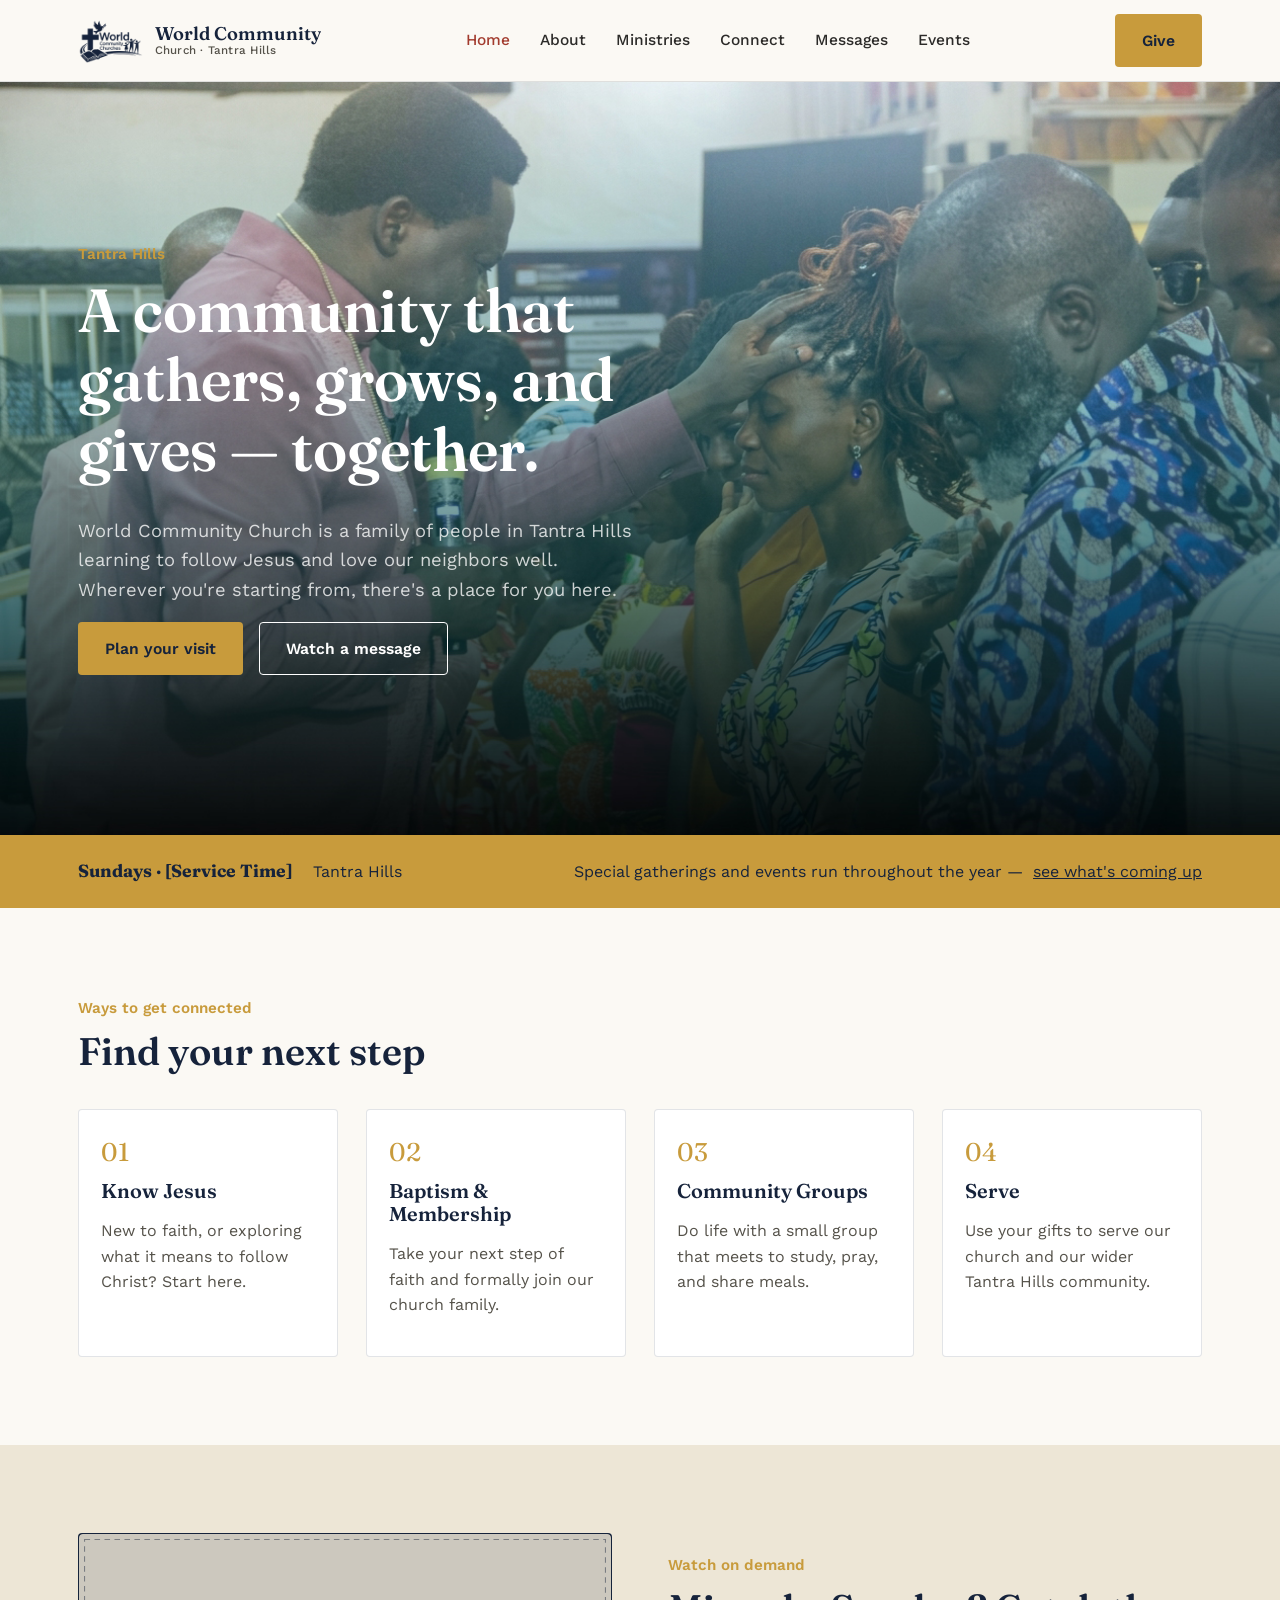
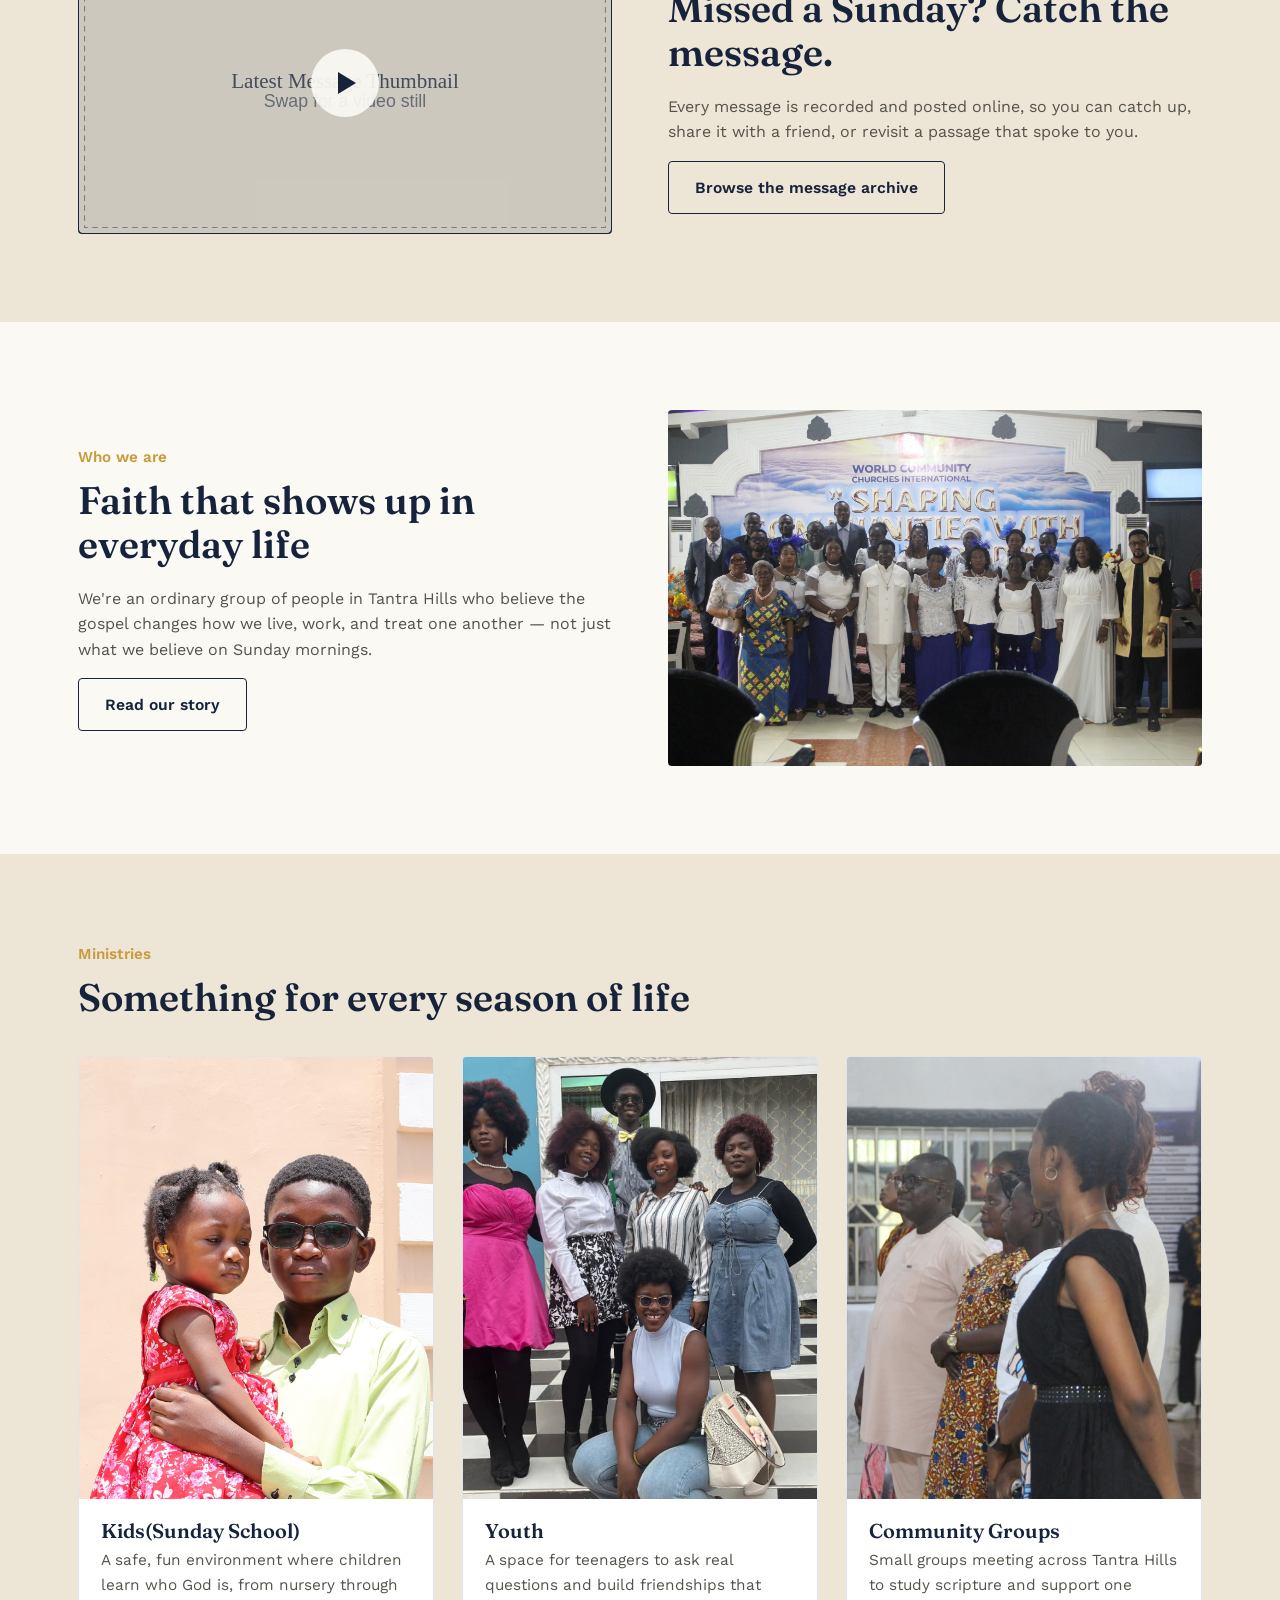
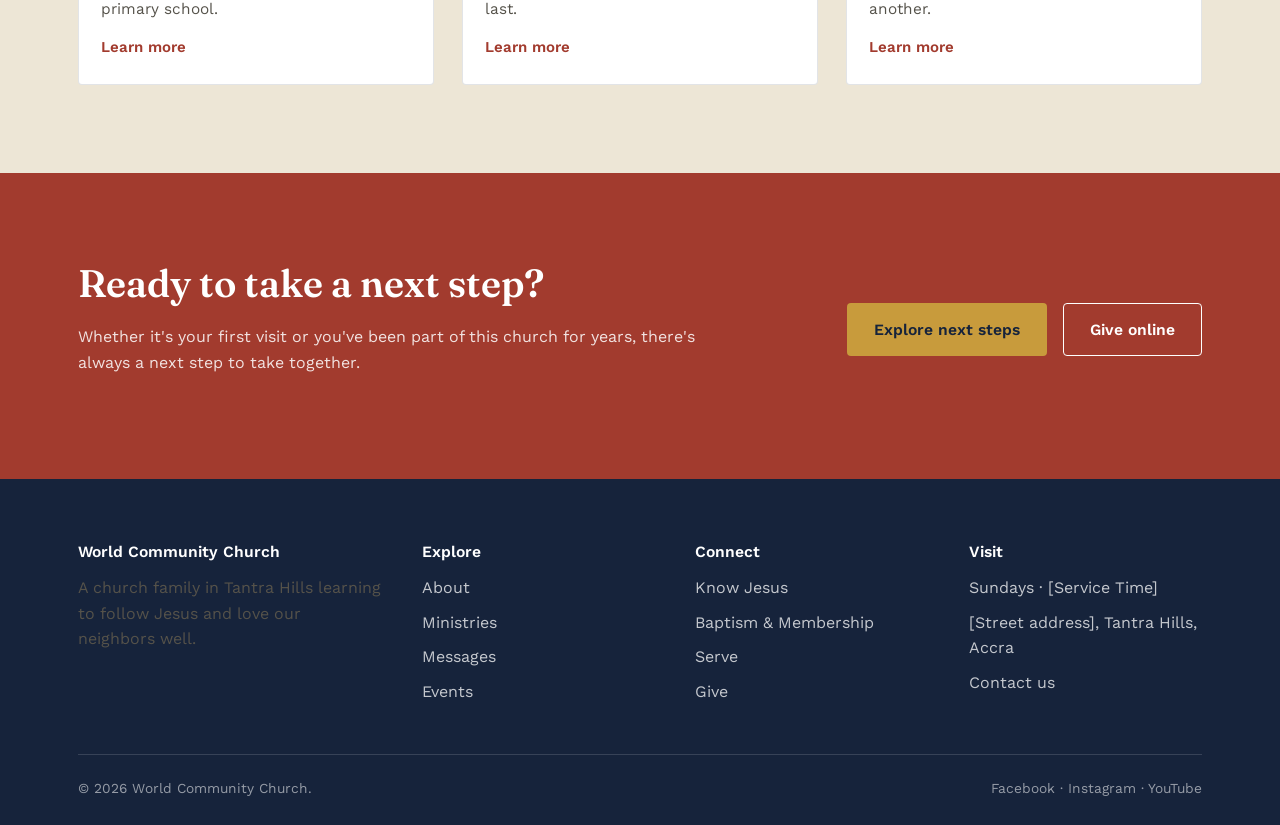
==== commit 76af4a5c: "placements" ====
--- a/index.html
+++ b/index.html
@@ -150,23 +150,23 @@
     <h2>Something for every season of life</h2>
     <div class="grid grid-3" style="margin-top:36px;">
       <div class="card">
-        <img src="images/ministry-kids.svg" alt="Placeholder — kids ministry photo">
+        <img src="/images/kids.jpg" alt="Placeholder — kids ministry photo">
         <div class="card-body">
-          <h3>Kids</h3>
+          <h3>Kids(Sunday School)</h3>
           <p>A safe, fun environment where children learn who God is, from nursery through primary school.</p>
           <a class="card-link" href="ministries.html#kids">Learn more</a>
         </div>
       </div>
       <div class="card">
-        <img src="images/ministry-students.svg" alt="Placeholder — students ministry photo">
+        <img src="/images/youth.jpg" alt="Placeholder — students ministry photo">
         <div class="card-body">
-          <h3>Students</h3>
+          <h3>Youth</h3>
           <p>A space for teenagers to ask real questions and build friendships that last.</p>
           <a class="card-link" href="ministries.html#students">Learn more</a>
         </div>
       </div>
       <div class="card">
-        <img src="images/ministry-groups.svg" alt="Placeholder — community groups photo">
+        <img src="/images/community.jpg" alt="Placeholder — community groups photo">
         <div class="card-body">
           <h3>Community Groups</h3>
           <p>Small groups meeting across Tantra Hills to study scripture and support one another.</p>
--- a/css/style.css
+++ b/css/style.css
@@ -115,7 +115,7 @@
      min-width: 0; /* allow this flex item to shrink below its content size */
      flex-shrink: 1;
    }
-   .logo img{ height: 44px; width: 44px; flex-shrink: 0; }
+   .logo img{ height: 44px; width: auto; flex-shrink: 0; }
    .logo-text{
      font-family: 'Fraunces', serif;
      font-weight: 600;
@@ -219,8 +219,8 @@
    }
    
    @media (max-width: 420px){
-     .logo-text span{ display: none; } /* drop the subtitle line to save width */
-     .logo-text{ font-size: 1rem; }
+     .logo-text { visibility: hidden; } /* drop the subtitle line to save width */
+     /* .logo-text{ font-size: 1rem; } */
      .nav-wrap{ padding: 14px 16px; gap: 12px; }
    }
    
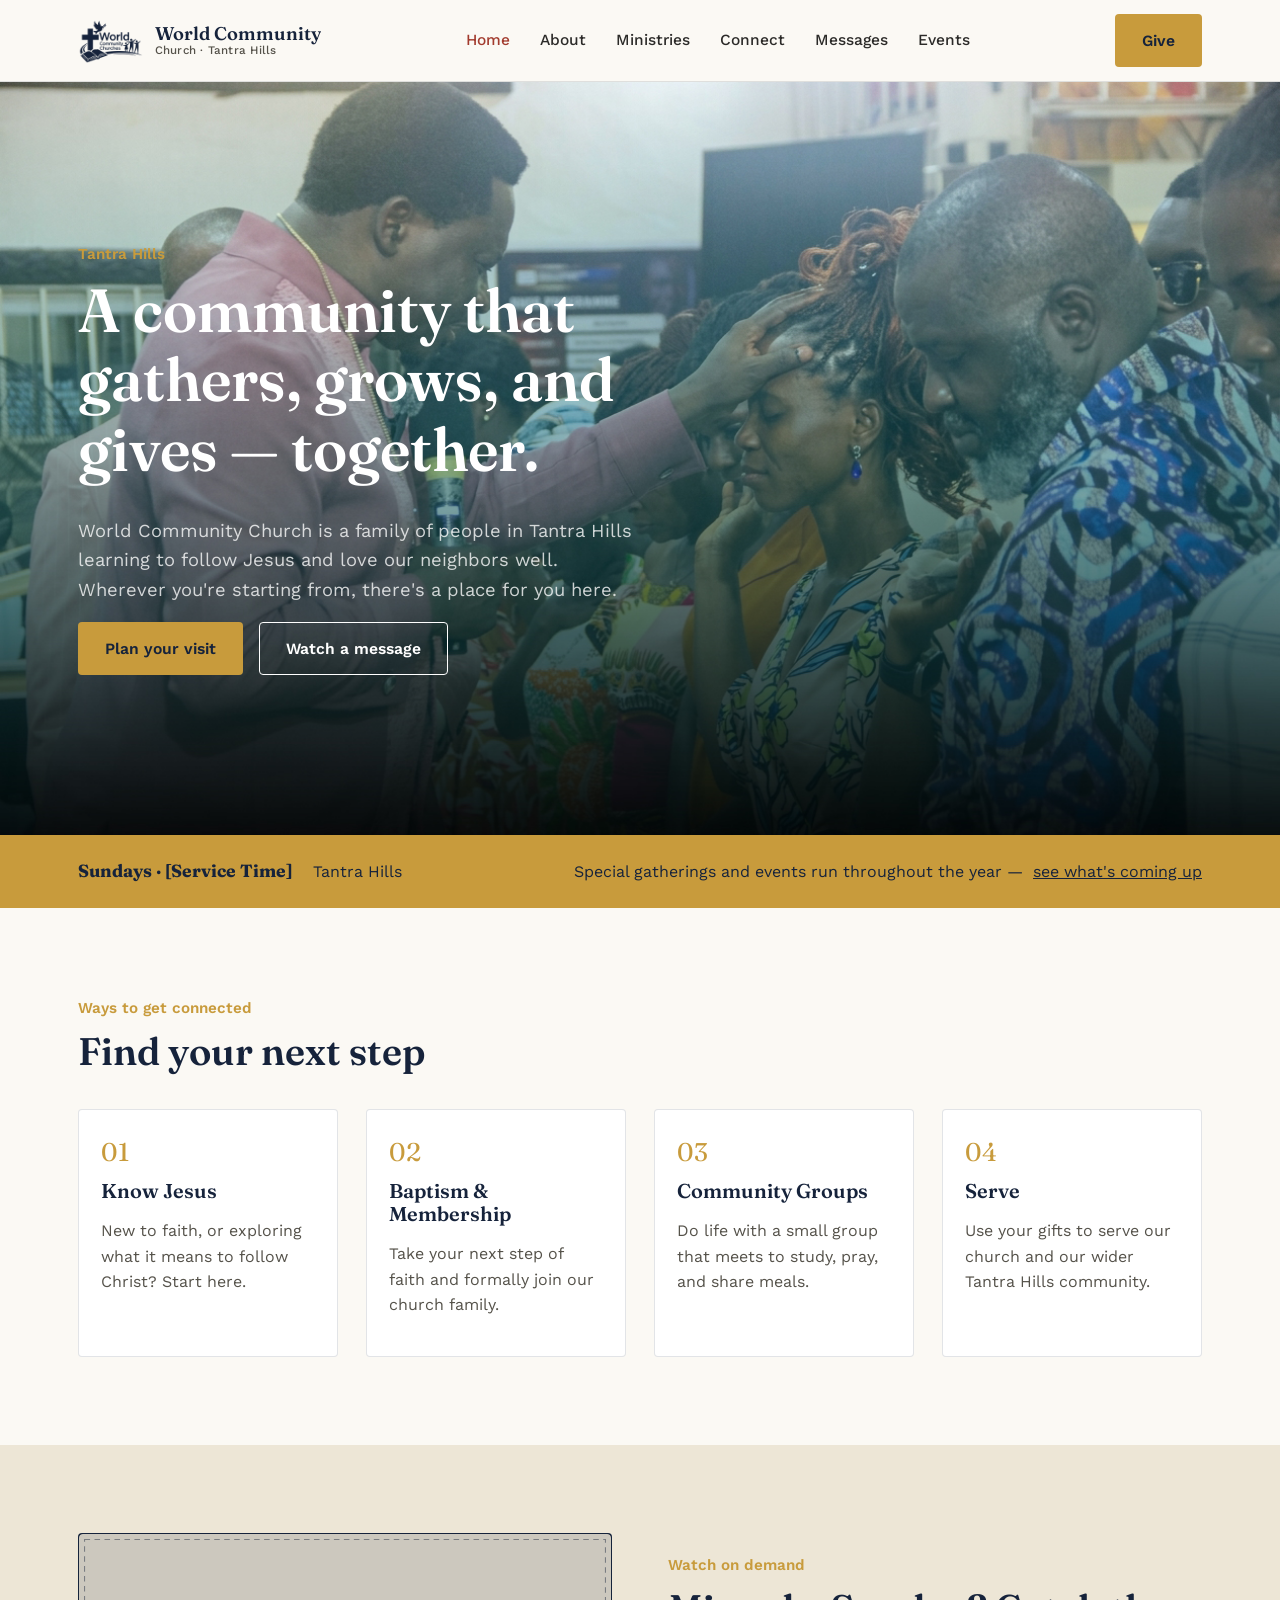
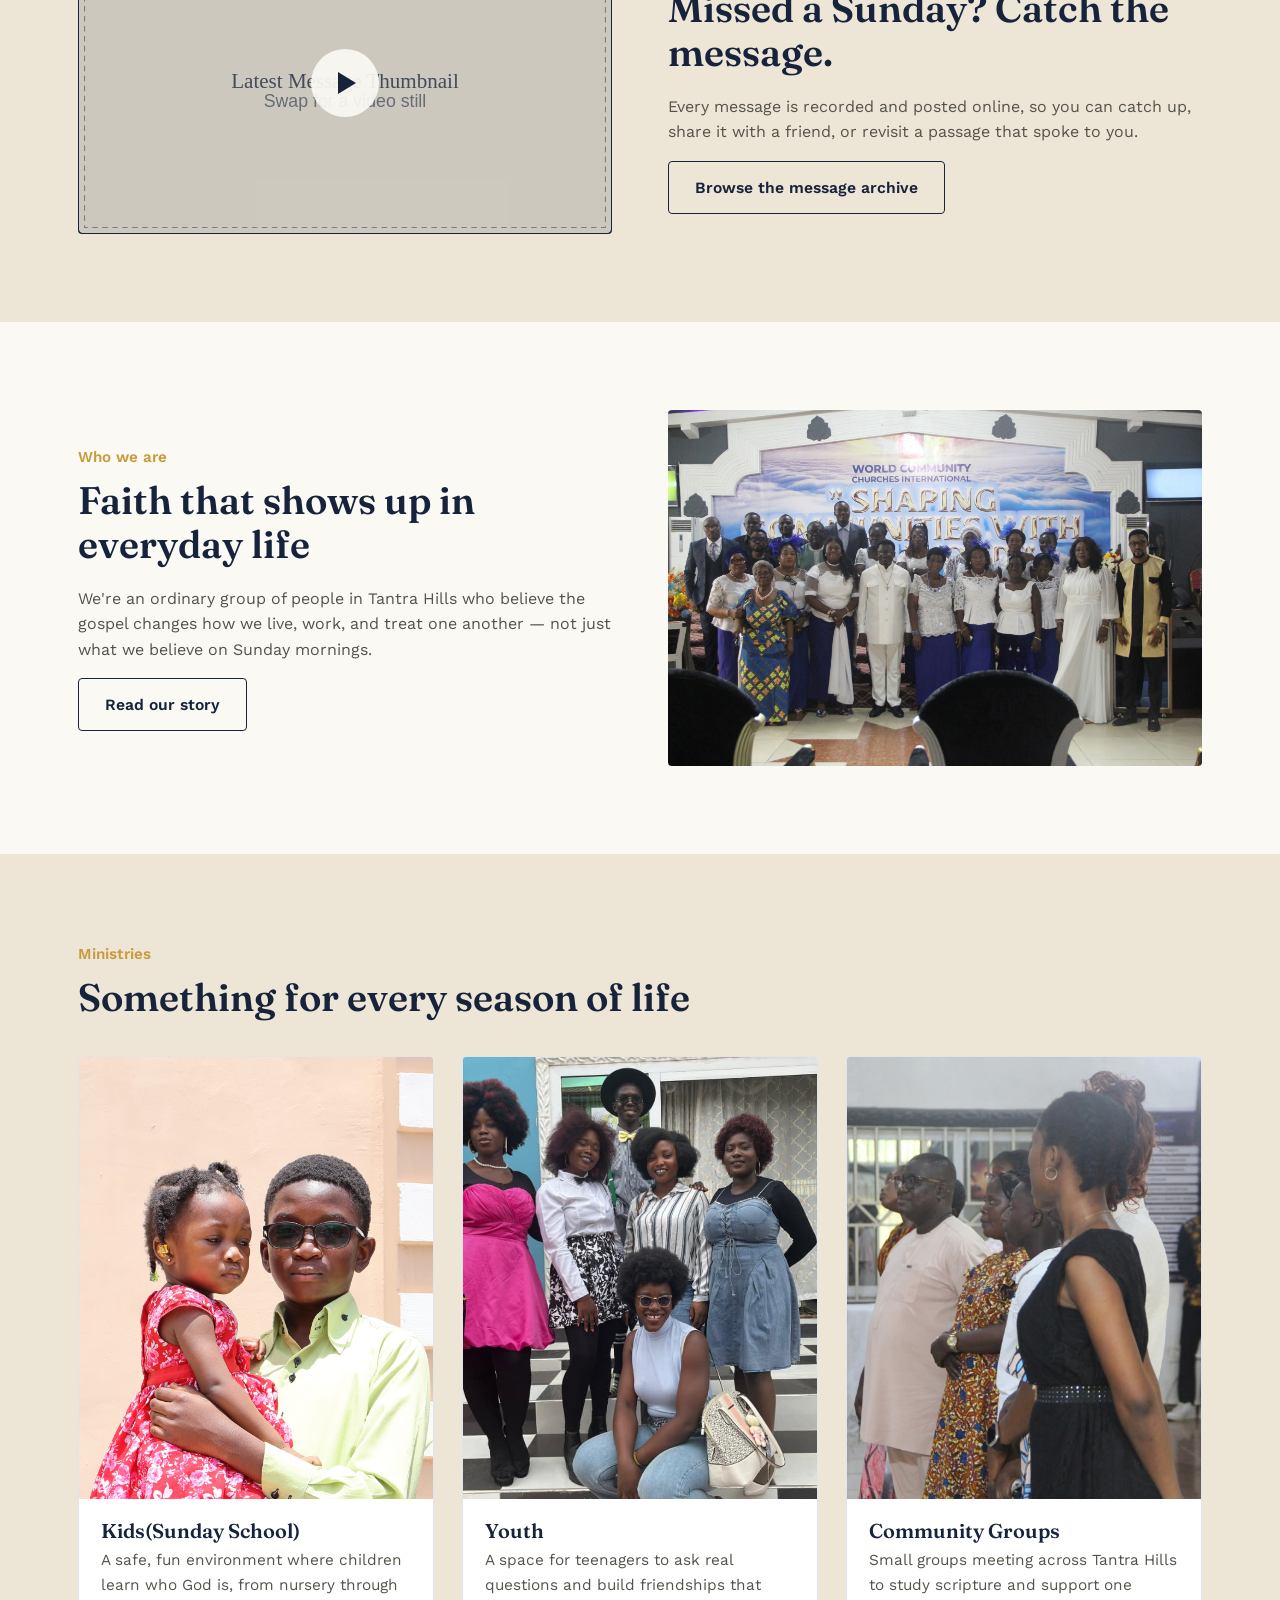
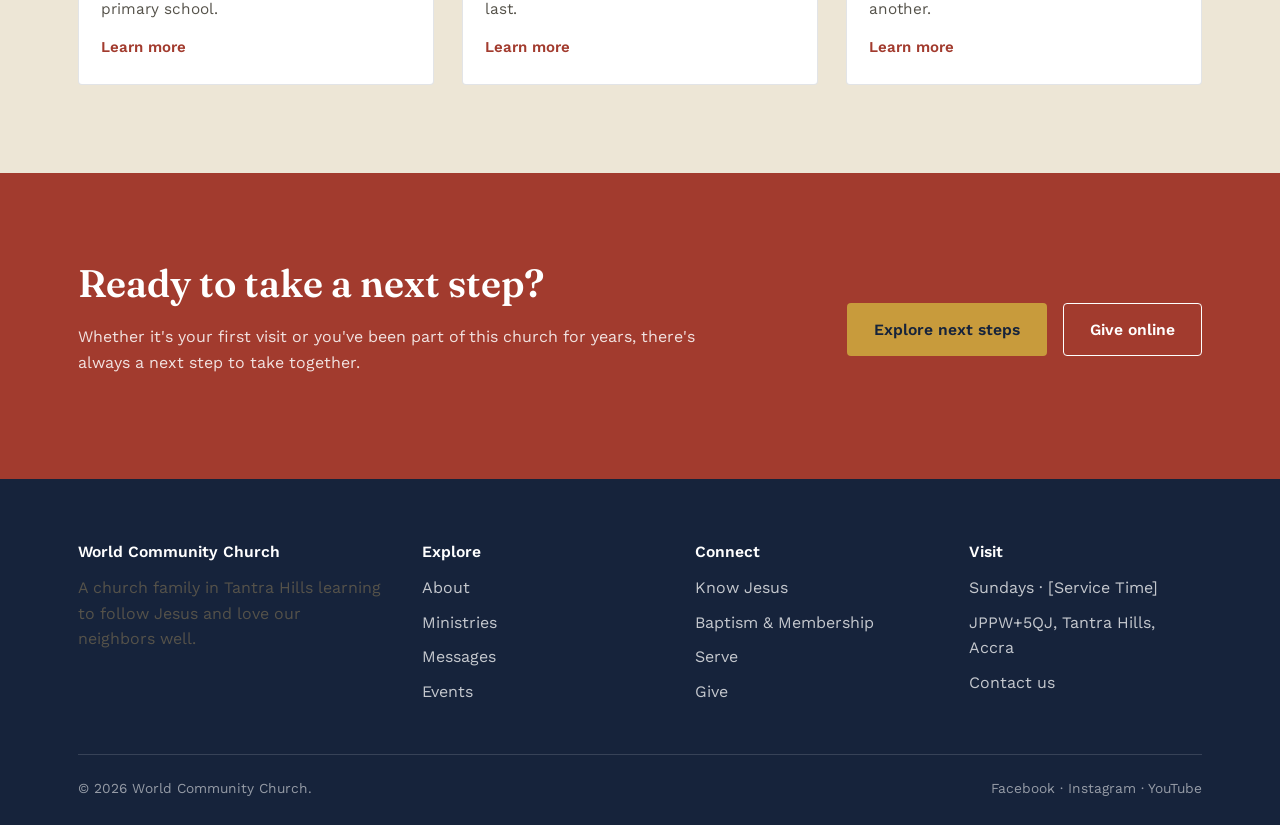
==== commit 85c270ac: "location" ====
--- a/index.html
+++ b/index.html
@@ -219,7 +219,7 @@
         <h4>Visit</h4>
         <ul>
           <li>Sundays · [Service Time]</li>
-          <li>[Street address], Tantra Hills, Accra</li>
+          <li><a href="https://maps.app.goo.gl/vj42JxJs8VCjHSL47">JPPW+5QJ</a>, Tantra Hills, Accra</li>
           <li><a href="contact.html">Contact us</a></li>
         </ul>
       </div>
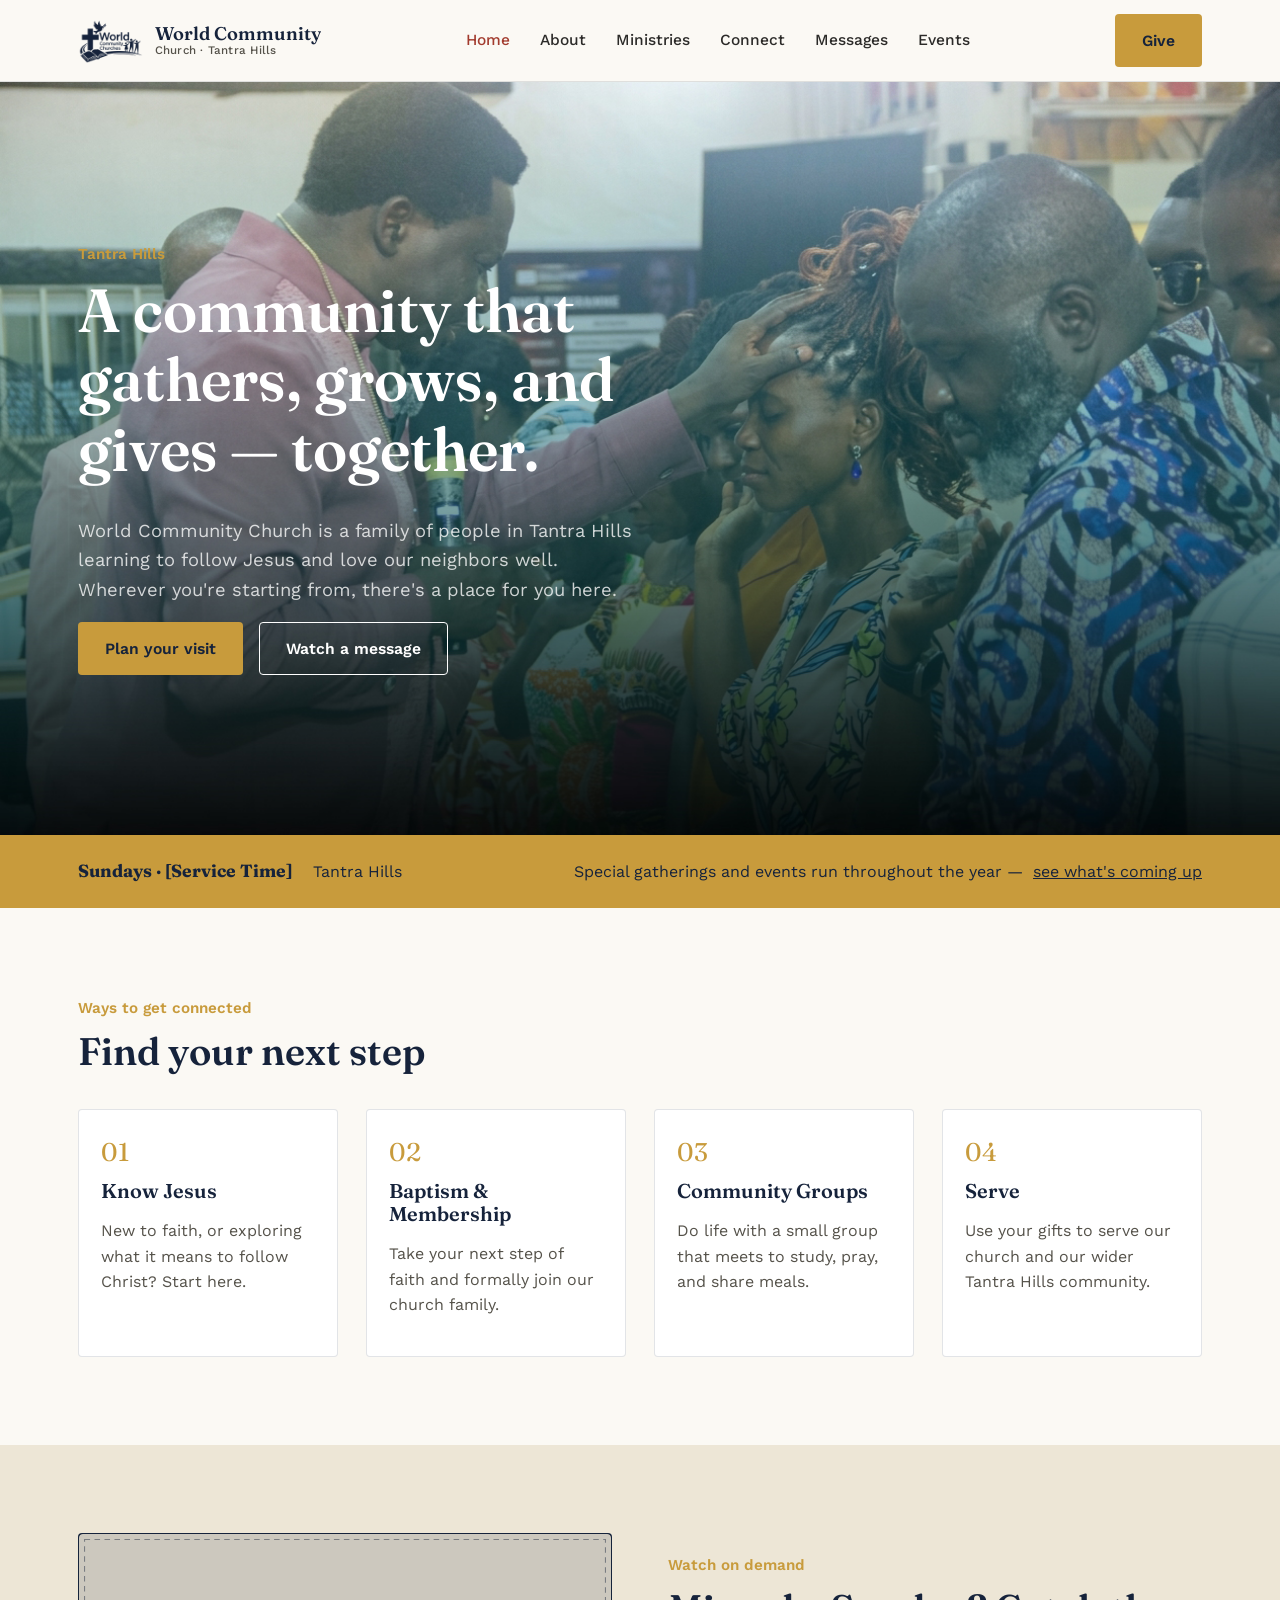
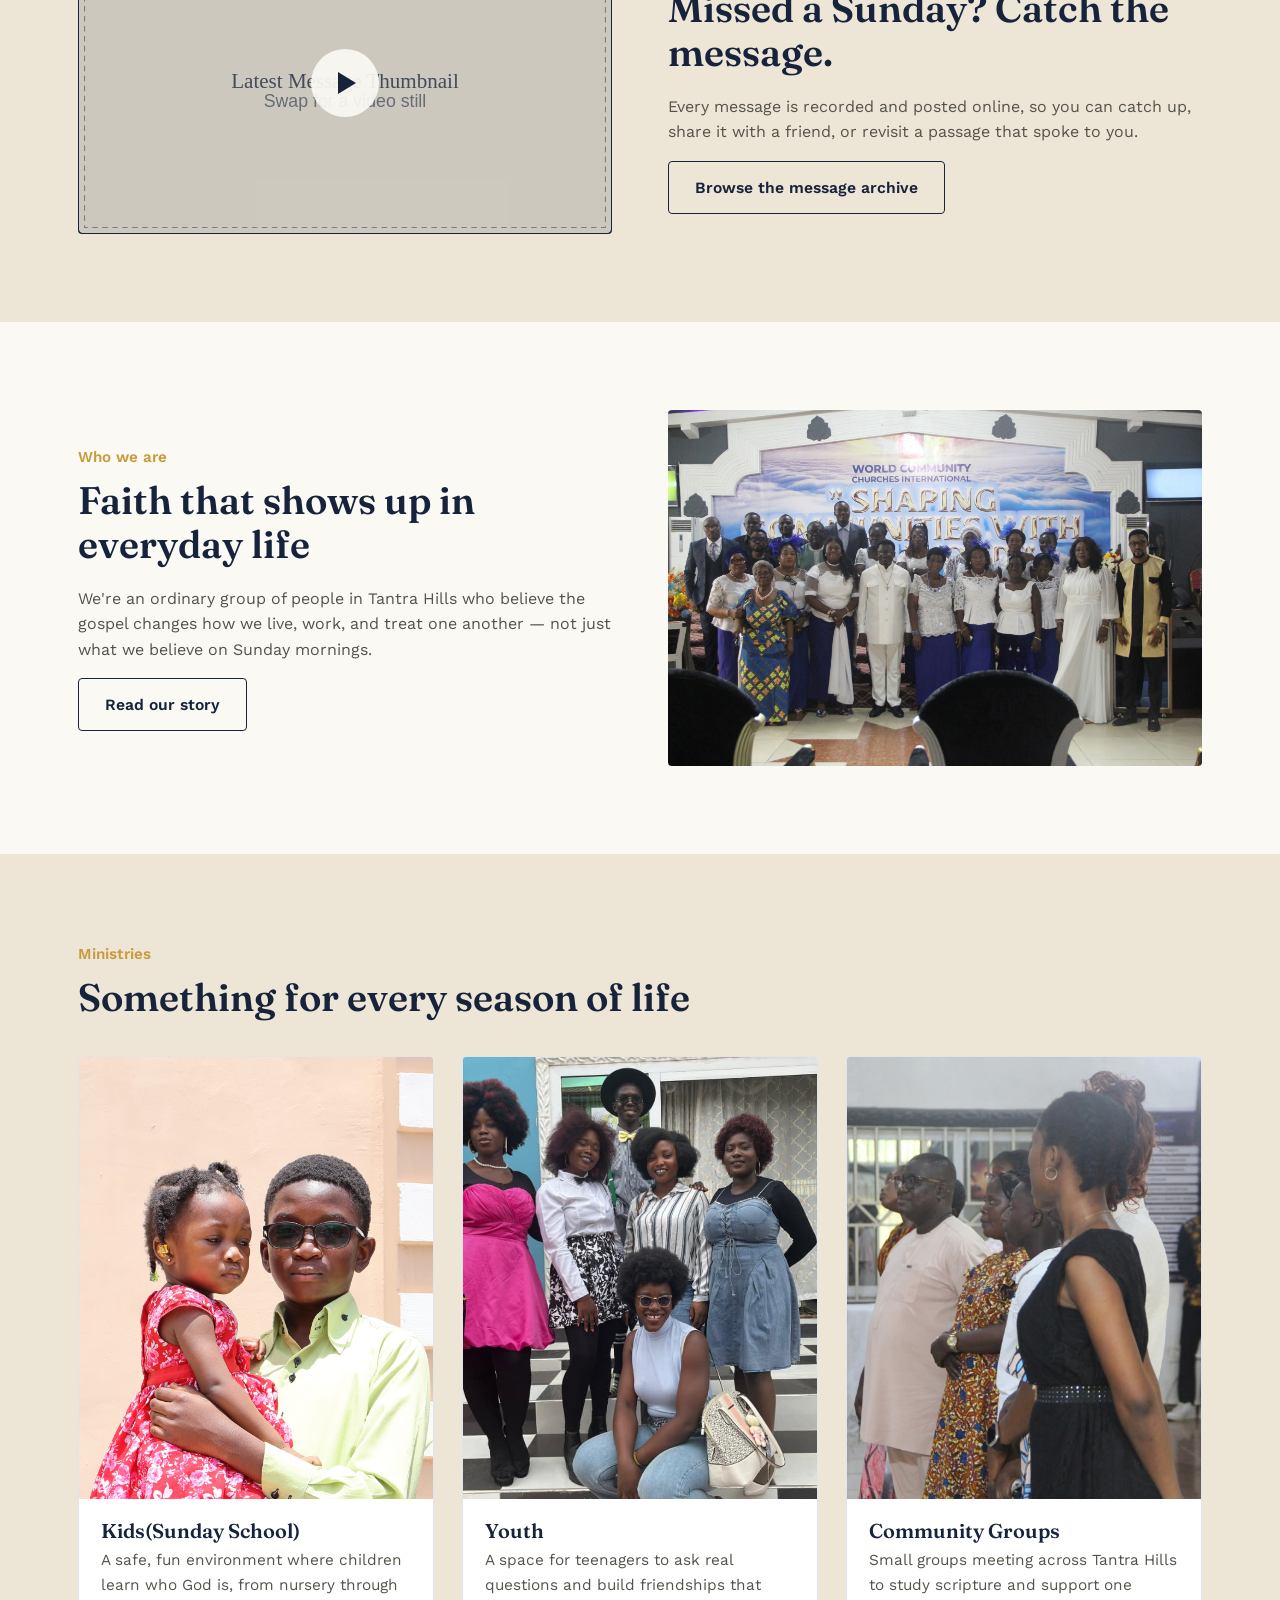
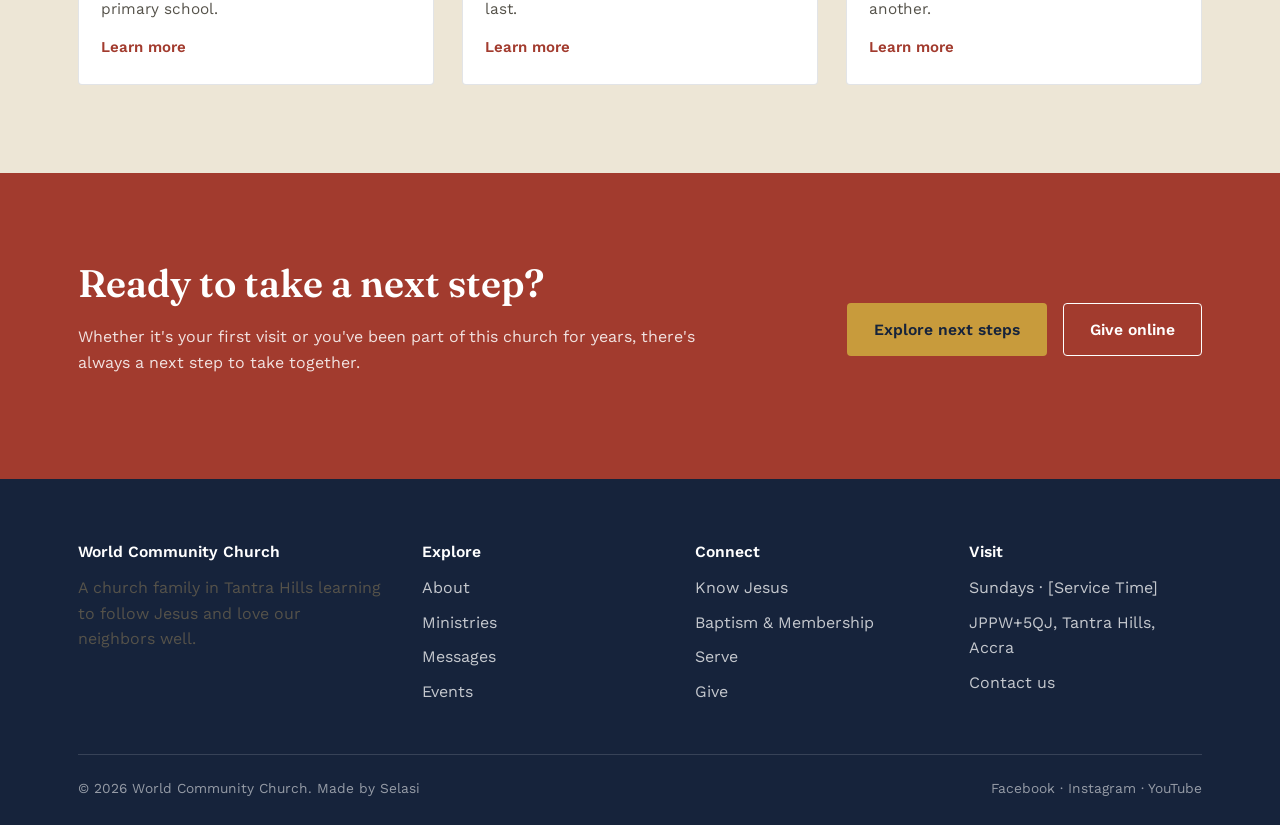
==== commit f5359849: "selasi" ====
--- a/index.html
+++ b/index.html
@@ -225,7 +225,7 @@
       </div>
     </div>
     <div class="footer-bottom">
-      <span>© 2026 World Community Church.</span>
+      <span>© 2026 World Community Church. Made by <a href="https://selasidzeamesi.netlify.app/">Selasi</a></span>
       <span>
         <a href="#">Facebook</a> ·
         <a href="#">Instagram</a> ·
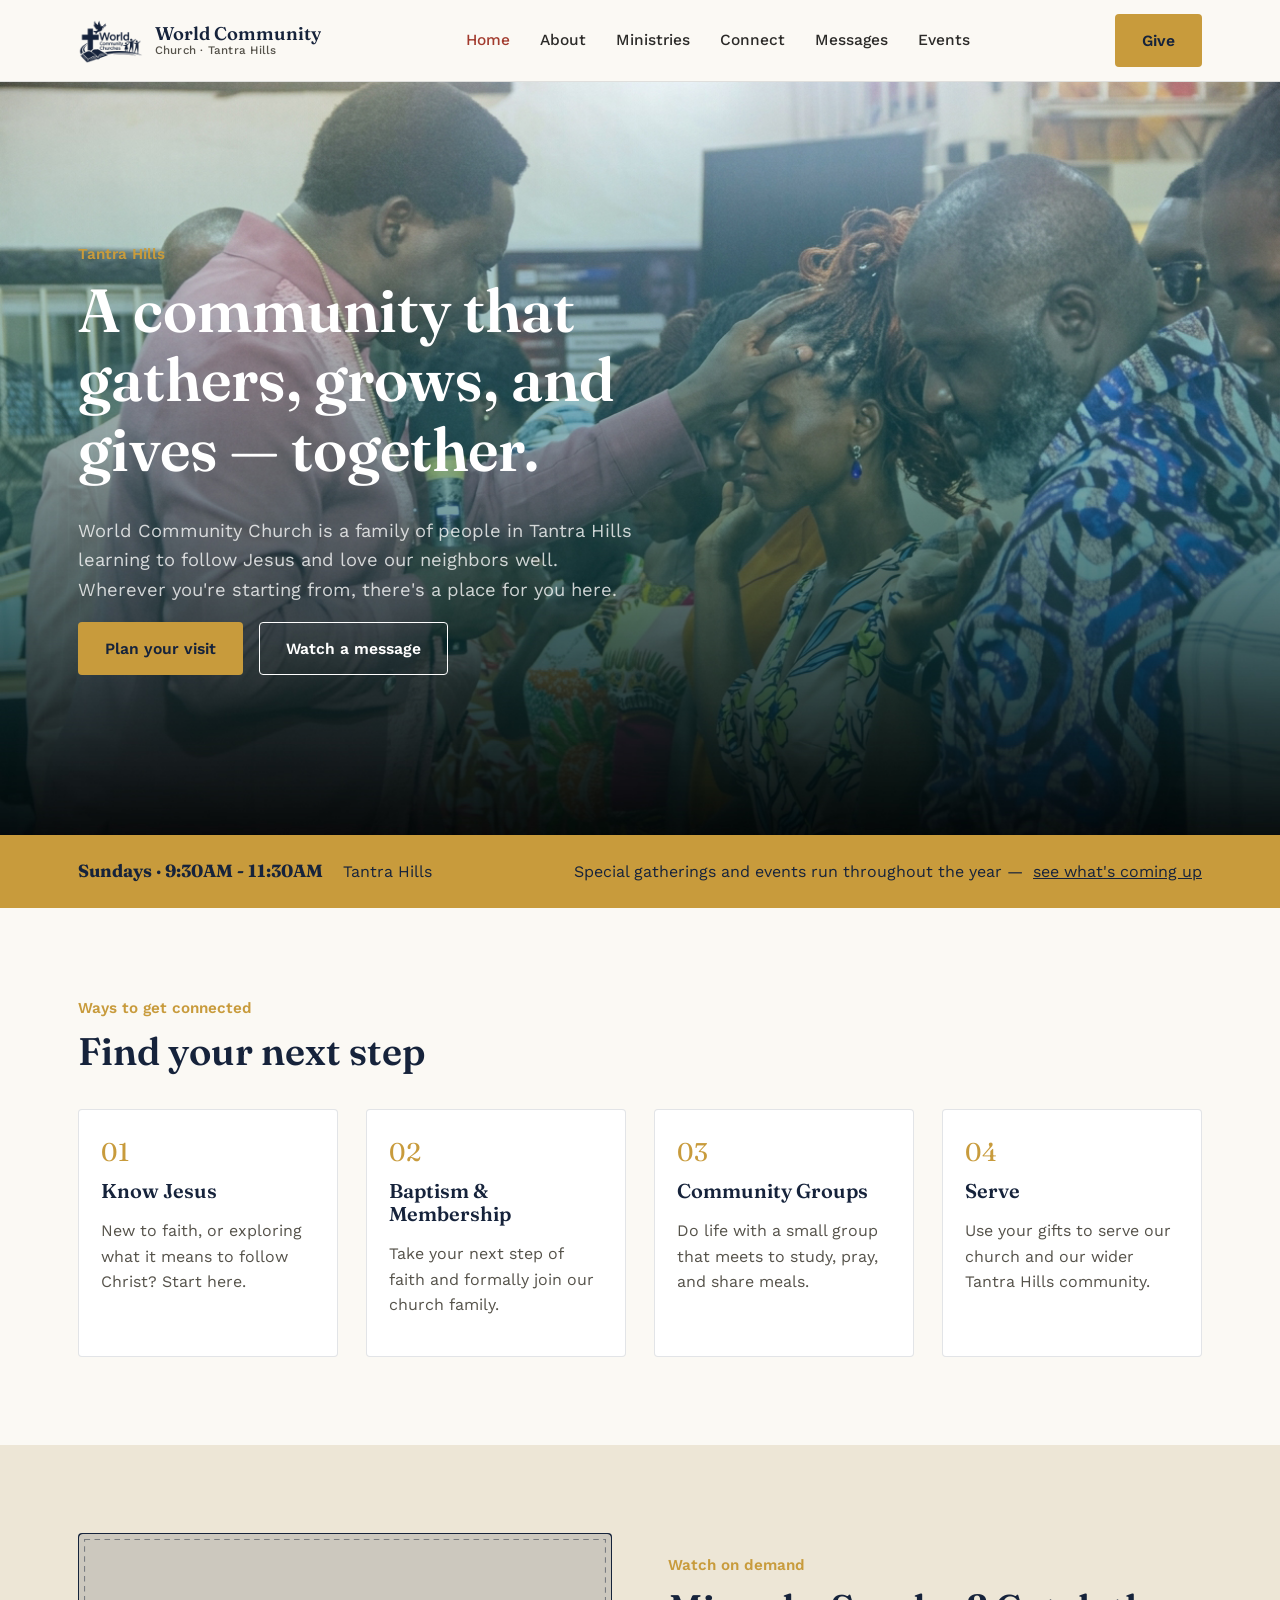
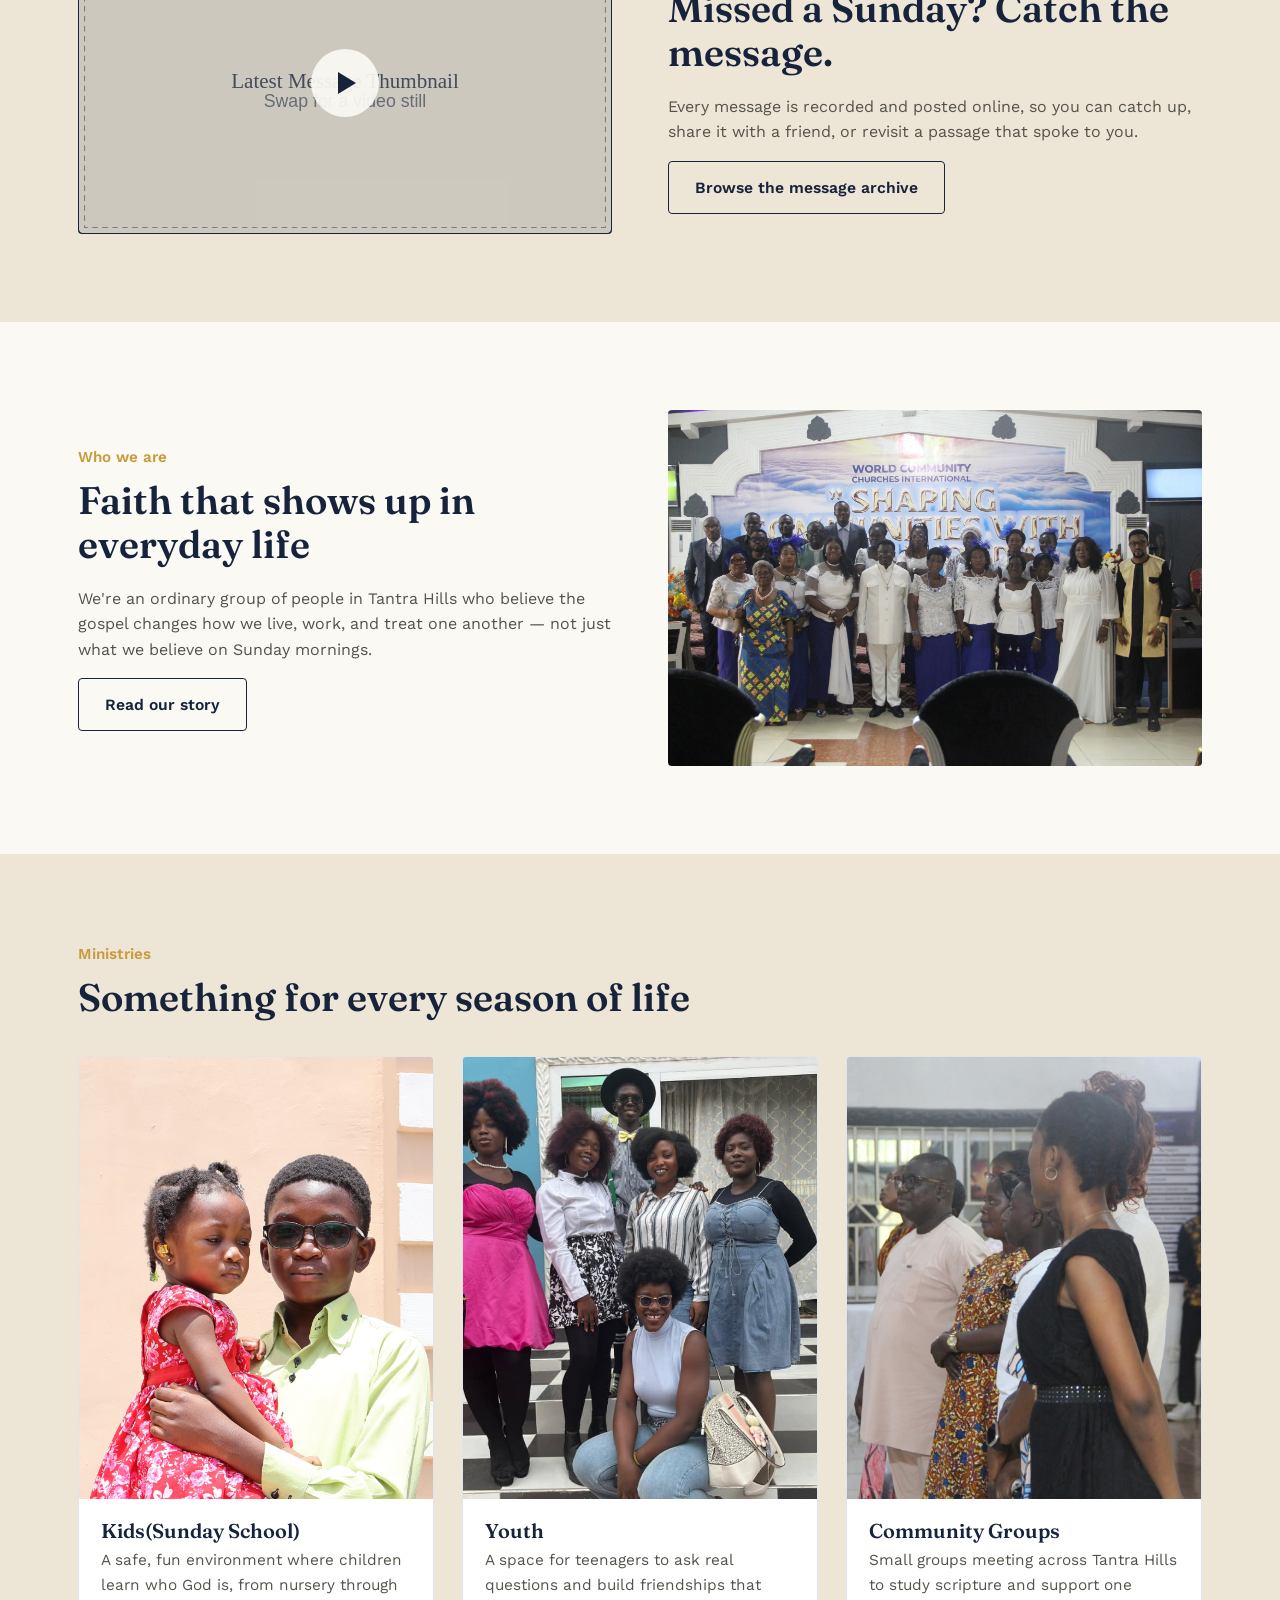
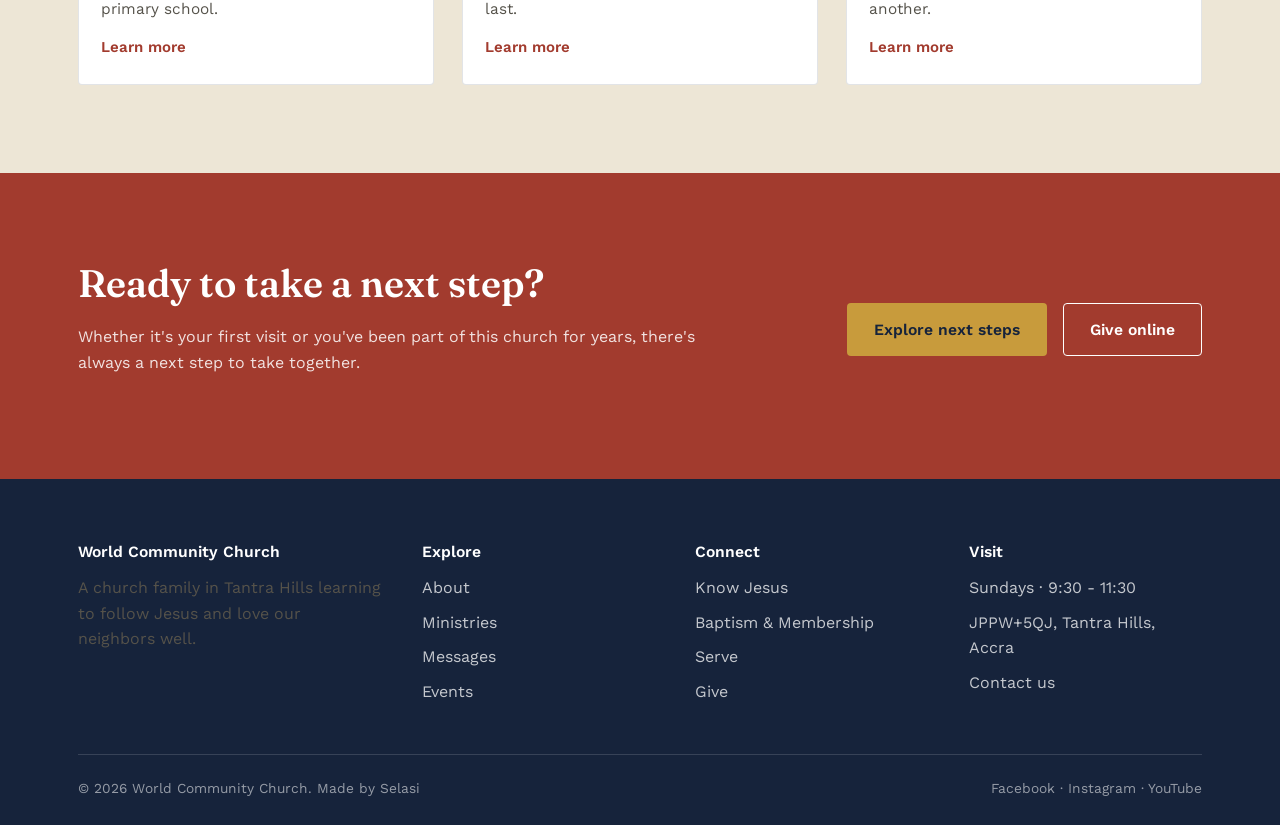
==== commit 31e85f95: "hours" ====
--- a/index.html
+++ b/index.html
@@ -75,7 +75,7 @@
 
 <div class="service-strip">
   <div class="container">
-    <div class="item"><strong>Sundays · [Service Time]</strong>&nbsp; Tantra Hills</div>
+    <div class="item"><strong>Sundays · 9:30AM - 11:30AM</strong>&nbsp; Tantra Hills</div>
     <div class="item">Special gatherings and events run throughout the year — <a href="events.html" style="text-decoration:underline;">see what's coming up</a></div>
   </div>
 </div>
@@ -218,7 +218,7 @@
       <div>
         <h4>Visit</h4>
         <ul>
-          <li>Sundays · [Service Time]</li>
+          <li>Sundays · 9:30 - 11:30</li>
           <li><a href="https://maps.app.goo.gl/vj42JxJs8VCjHSL47">JPPW+5QJ</a>, Tantra Hills, Accra</li>
           <li><a href="contact.html">Contact us</a></li>
         </ul>
@@ -227,9 +227,9 @@
     <div class="footer-bottom">
       <span>© 2026 World Community Church. Made by <a href="https://selasidzeamesi.netlify.app/">Selasi</a></span>
       <span>
-        <a href="#">Facebook</a> ·
+        <a href="https://www.facebook.com/Thecommunitychurchgh">Facebook</a> ·
         <a href="#">Instagram</a> ·
-        <a href="#">YouTube</a>
+        <a href="https://youtube.com/@communitychurchmorningdew?si=GlodXVKP_t8NCVGb">YouTube</a>
       </span>
     </div>
   </div>
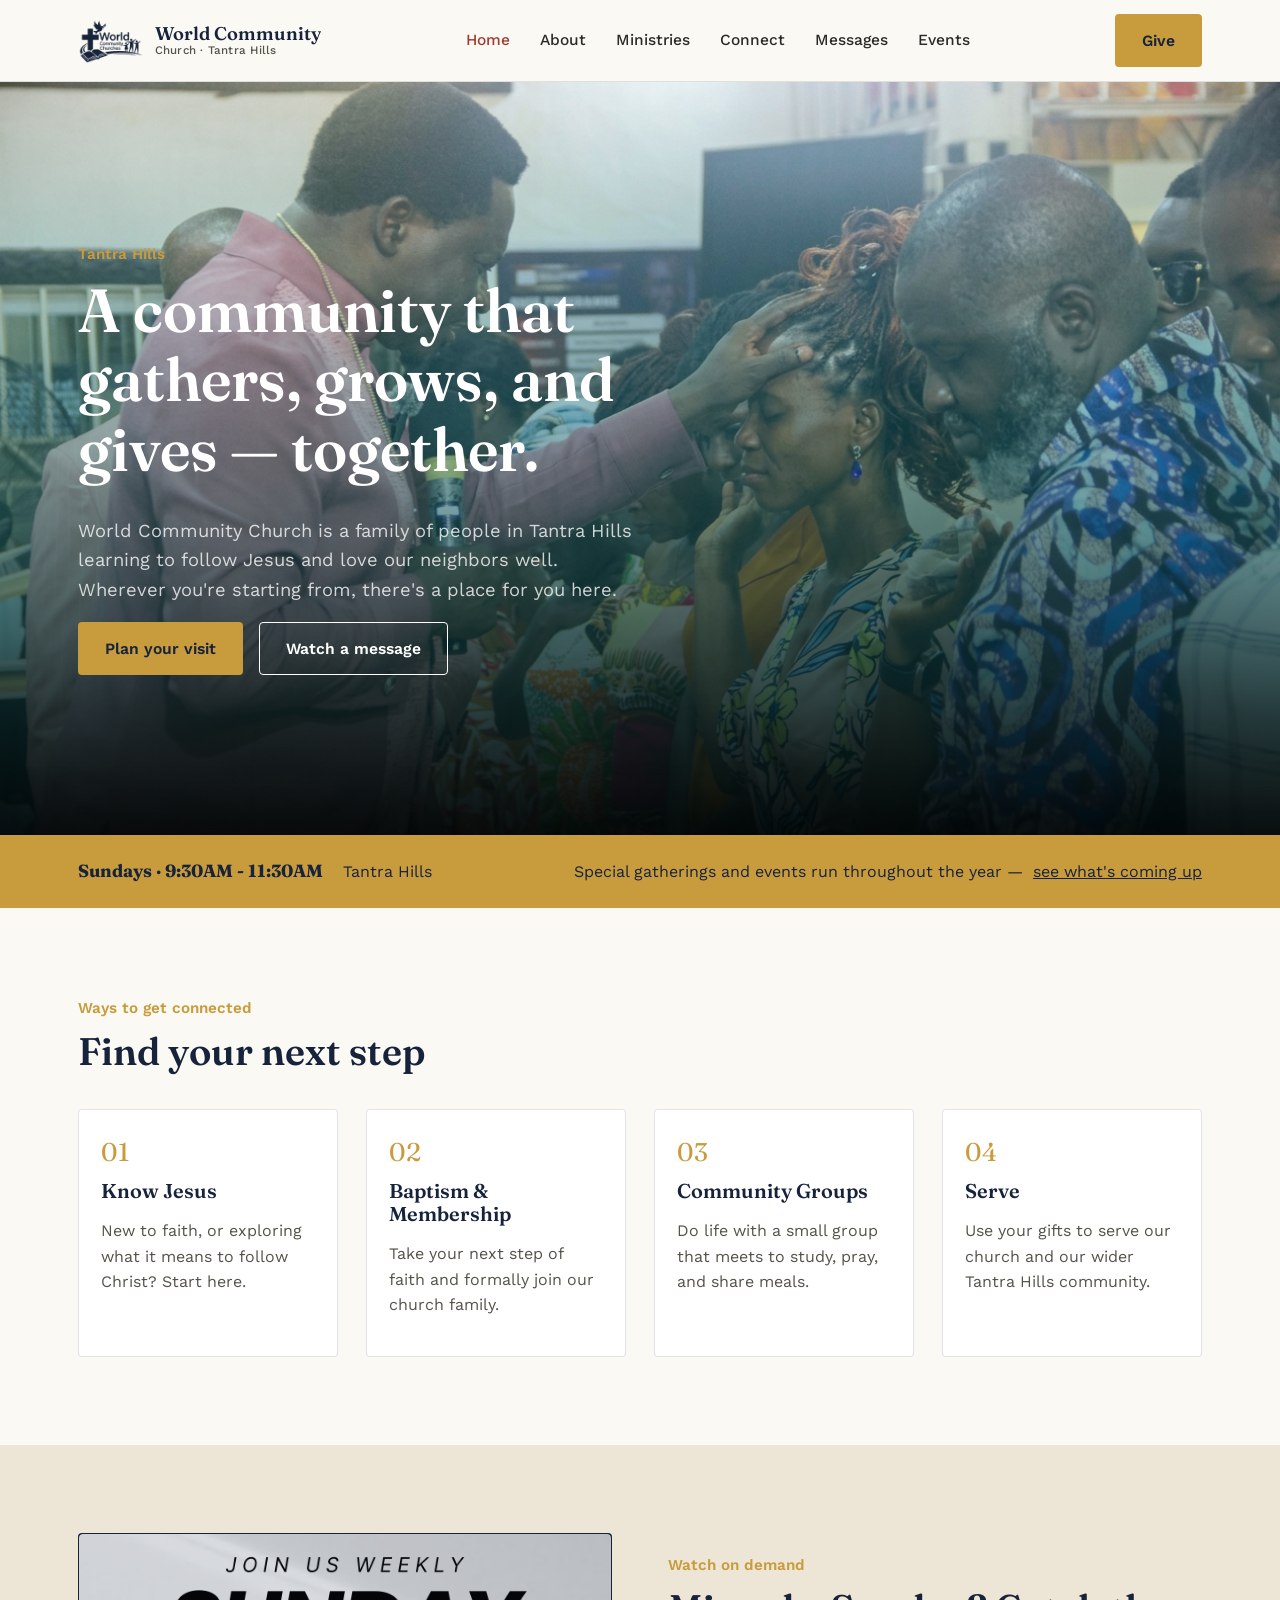
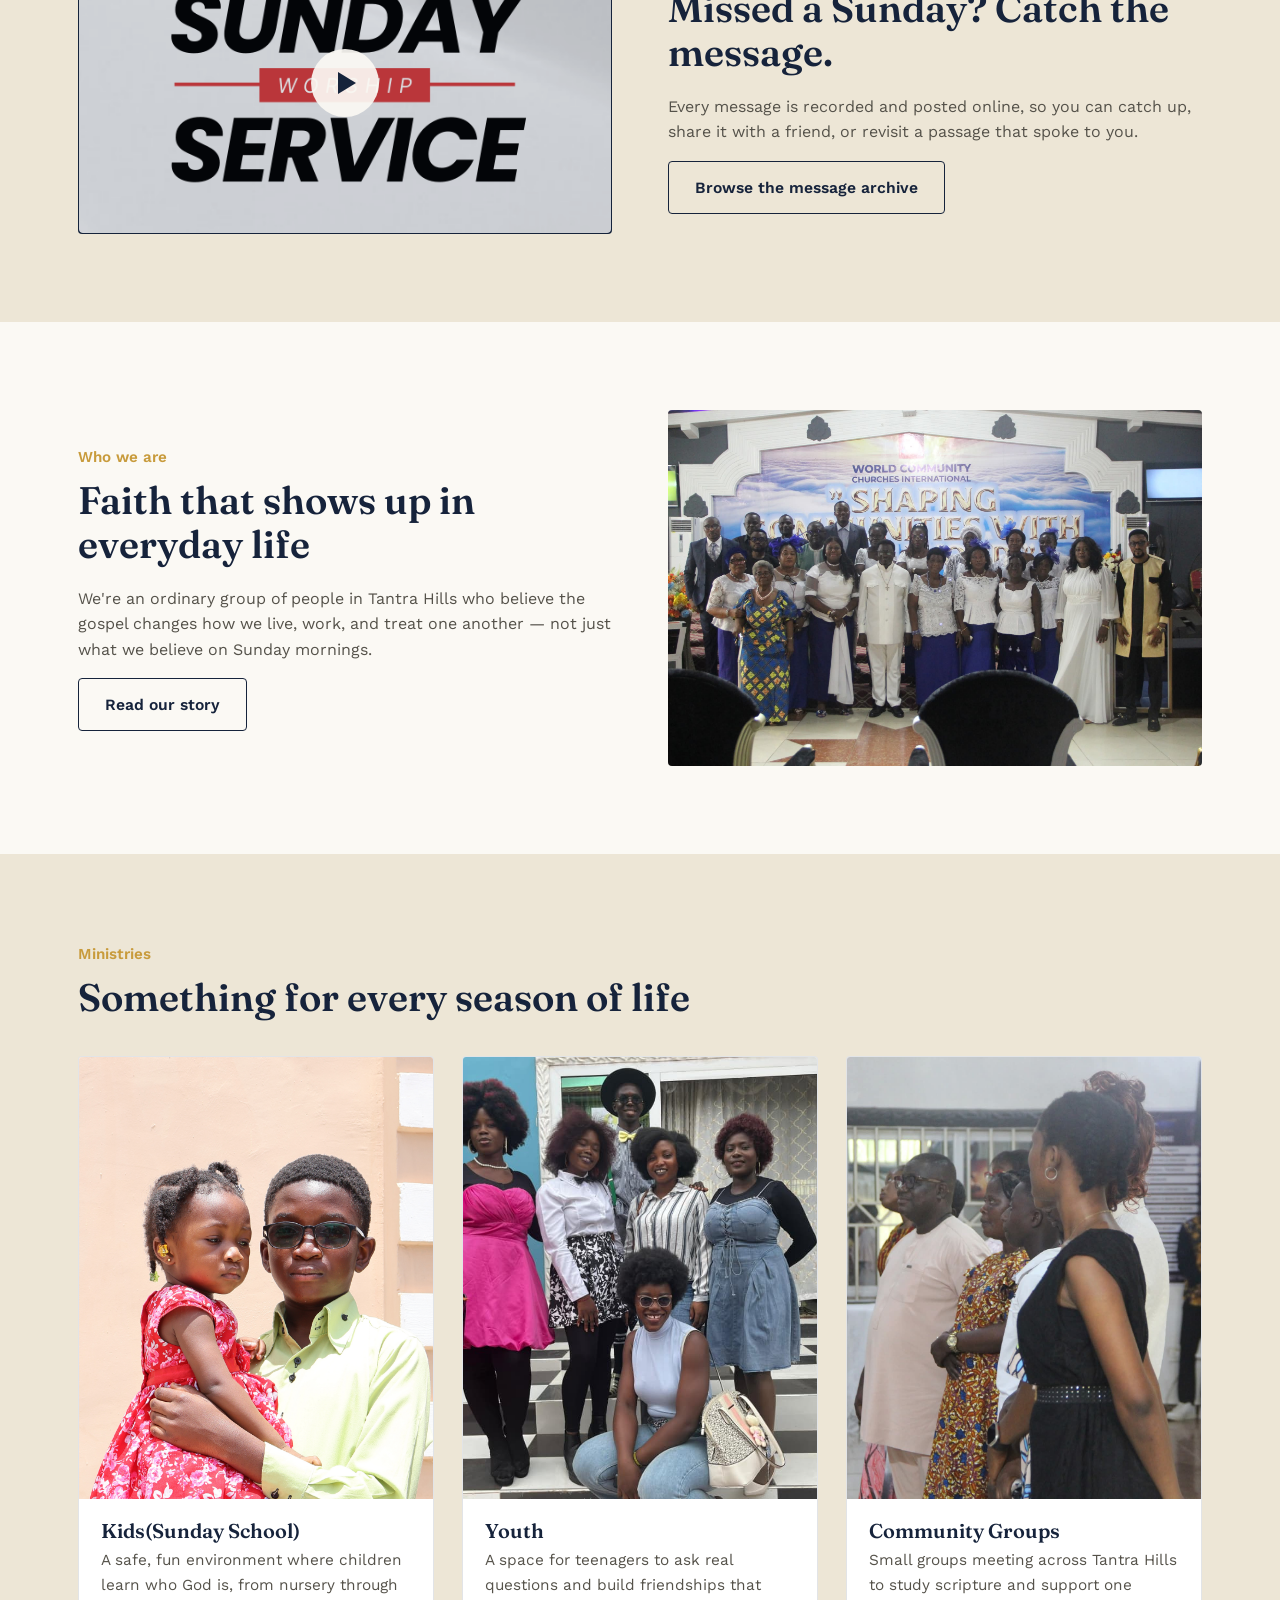
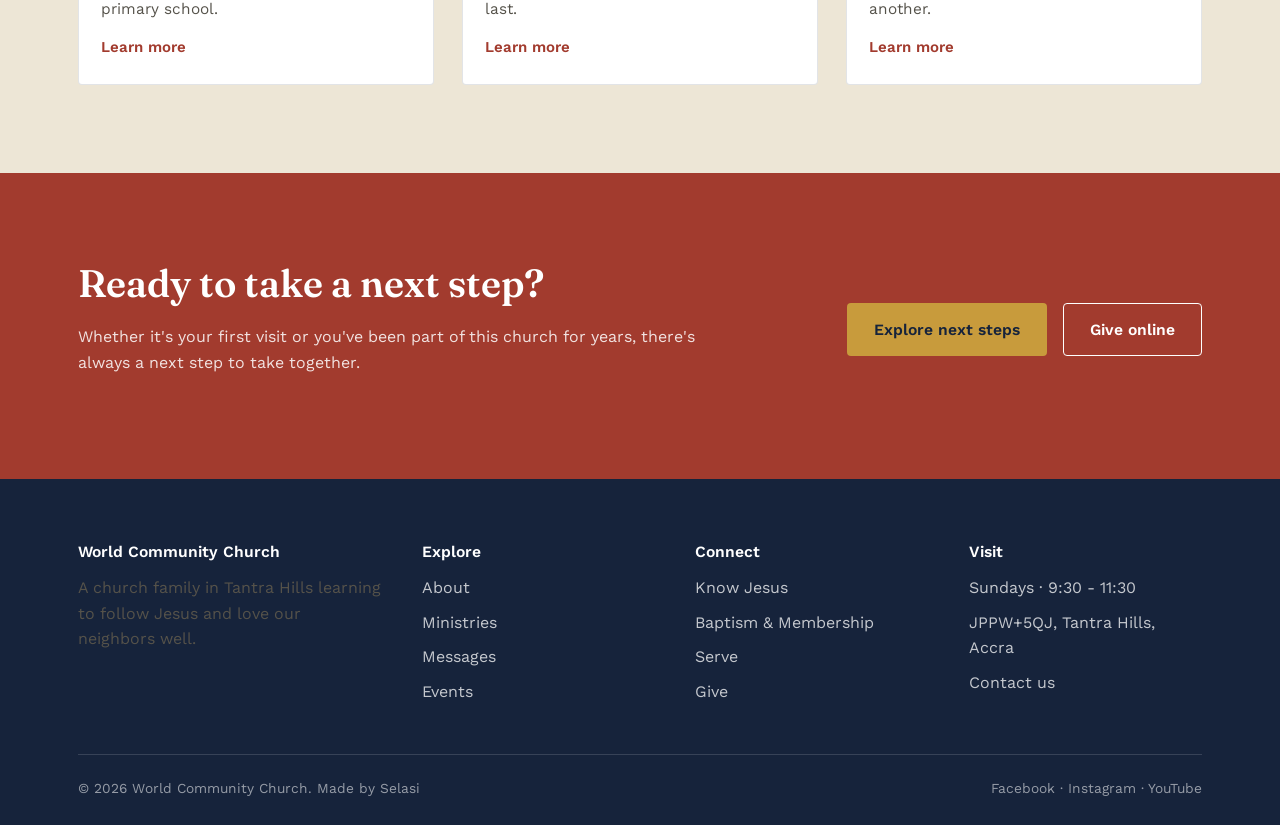
==== commit e80b1211: "pushin" ====
--- a/index.html
+++ b/index.html
@@ -113,8 +113,8 @@
   <div class="container">
     <div class="split">
       <div class="split-media">
-        <a href="messages.html" class="media-frame" style="display:block;">
-          <img src="images/sermon-thumb.svg" alt="Placeholder — thumbnail of the most recent message">
+        <a href="https://www.youtube.com/live/pyMRtnx4bAo?si=oPnd7ddF68e4Hp8u" class="media-frame" style="display:block;">
+          <img src="/images/sunday.jpg" alt="Placeholder — thumbnail of the most recent message">
           <span class="play-btn"><span></span></span>
         </a>
       </div>
